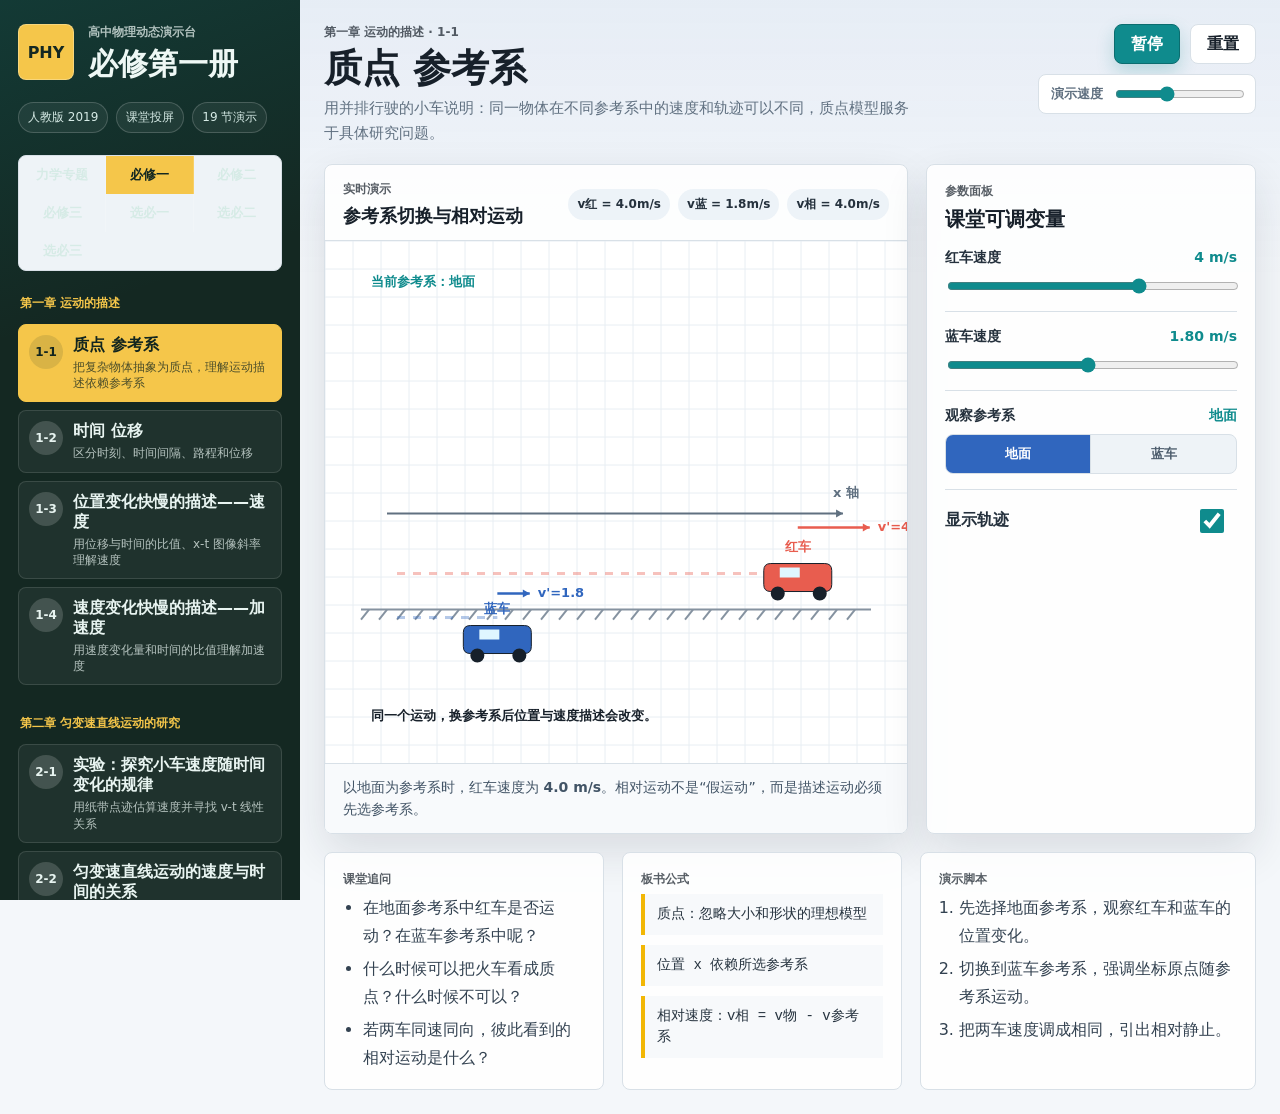
==== mechanical-waves-lab/index.html @ a80d5432 "Add physics demo platform with mechanics lab" ====
<!doctype html>
<html lang="zh-CN">
  <head>
    <meta charset="UTF-8" />
    <meta name="viewport" content="width=device-width, initial-scale=1.0" />
    <title>高中物理动态演示台 | 教材全六册 + 力学专题实验库</title>
    <link rel="stylesheet" href="./styles.css" />
  </head>
  <body>
    <div class="app-shell">
      <aside class="sidebar" aria-label="课程导航">
        <div class="brand-block">
          <div class="brand-mark">PHY</div>
          <div>
            <p class="eyebrow">高中物理动态演示台</p>
            <h1>必修第一册</h1>
          </div>
        </div>

        <div class="chapter-meta">
          <span>人教版 2019</span>
          <span>课堂投屏</span>
          <span>125 节 + 6 专题</span>
        </div>

        <nav id="lessonNav" class="lesson-nav"></nav>

        <div class="roadmap">
          <p class="eyebrow">产品蓝图</p>
          <p>
            当前版本覆盖必修第一册、必修第二册、必修第三册、选择性必修第一册、选择性必修第二册和选择性必修第三册，共 27 章 125 节，并新增力学专题实验库 6 个综合模型，按“教材册 + 章节目录 + 动态画布 + 参数面板 + 教师脚本”组织课堂演示。
          </p>
        </div>
      </aside>

      <main class="workspace">
        <header class="topbar">
          <div>
            <p id="lessonUnit" class="eyebrow"></p>
            <h2 id="lessonTitle"></h2>
            <p id="lessonSubtitle" class="subtitle"></p>
          </div>

          <div class="play-controls" aria-label="播放控制">
            <button id="playToggle" class="primary-button" type="button">暂停</button>
            <button id="resetTime" class="ghost-button" type="button">重置</button>
            <label class="speed-control">
              <span>演示速度</span>
              <input id="speedRange" type="range" min="0.25" max="2.2" value="1" step="0.05" />
            </label>
          </div>
        </header>

        <section class="stage-grid">
          <section class="stage-panel" aria-label="动态演示画布">
            <div class="stage-toolbar">
              <div>
                <p class="eyebrow">实时演示</p>
                <strong id="stageCaption"></strong>
              </div>
              <div id="quickStats" class="quick-stats"></div>
            </div>
            <canvas id="waveCanvas"></canvas>
            <div id="readout" class="readout" aria-live="polite"></div>
          </section>

          <aside class="control-panel" aria-label="演示参数">
            <div class="panel-heading">
              <p class="eyebrow">参数面板</p>
              <h3>课堂可调变量</h3>
            </div>
            <div id="controlGroups" class="control-groups"></div>
          </aside>
        </section>

        <section class="teacher-board" aria-label="教师提示">
          <article>
            <p class="eyebrow">课堂追问</p>
            <ul id="questionList"></ul>
          </article>
          <article>
            <p class="eyebrow">板书公式</p>
            <div id="formulaBox" class="formula-box"></div>
          </article>
          <article>
            <p class="eyebrow">演示脚本</p>
            <ol id="scriptList"></ol>
          </article>
        </section>
      </main>
    </div>

    <script src="./app-required1.js?v=20260615-mechanics-lab"></script>
  </body>
</html>
---- mechanical-waves-lab/styles.css ----
:root {
  color-scheme: light;
  --ink: #17202a;
  --muted: #607080;
  --paper: #fbfcfd;
  --panel: #ffffff;
  --line: #d8e0e7;
  --nav: #142822;
  --nav-soft: #1f3b34;
  --teal: #0f8b8d;
  --blue: #3066be;
  --coral: #e85d4f;
  --amber: #f2b705;
  --green: #4f9d69;
  --shadow: 0 18px 45px rgba(25, 35, 50, 0.12);
  --radius: 8px;
}

* {
  box-sizing: border-box;
}

html,
body {
  margin: 0;
  min-height: 100%;
  font-family:
    Inter, ui-sans-serif, system-ui, -apple-system, BlinkMacSystemFont, "Segoe UI",
    "PingFang SC", "Hiragino Sans GB", "Microsoft YaHei", sans-serif;
  color: var(--ink);
  background:
    linear-gradient(180deg, rgba(48, 102, 190, 0.07), transparent 280px),
    #f4f7fa;
}

button,
input,
select {
  font: inherit;
}

button {
  cursor: pointer;
}

.app-shell {
  display: grid;
  grid-template-columns: 300px minmax(0, 1fr);
  min-height: 100vh;
}

.sidebar {
  position: sticky;
  top: 0;
  align-self: start;
  height: 100vh;
  overflow: auto;
  padding: 24px 18px;
  color: #eef8f5;
  background:
    linear-gradient(160deg, rgba(15, 139, 141, 0.18), transparent 34%),
    var(--nav);
}

.brand-block {
  display: grid;
  grid-template-columns: 56px 1fr;
  gap: 14px;
  align-items: center;
  margin-bottom: 22px;
}

.brand-mark {
  display: grid;
  place-items: center;
  width: 56px;
  height: 56px;
  border: 1px solid rgba(255, 255, 255, 0.28);
  border-radius: var(--radius);
  color: #142822;
  background: #f5c64a;
  font-weight: 900;
  letter-spacing: 0;
}

.brand-block h1,
.topbar h2,
.panel-heading h3 {
  margin: 0;
  letter-spacing: 0;
}

.brand-block h1 {
  font-size: 30px;
  line-height: 1.1;
}

.eyebrow {
  margin: 0 0 6px;
  color: inherit;
  font-size: 12px;
  font-weight: 800;
  letter-spacing: 0;
  text-transform: uppercase;
  opacity: 0.72;
}

.chapter-meta {
  display: flex;
  flex-wrap: wrap;
  gap: 8px;
  margin-bottom: 22px;
}

.chapter-meta span {
  padding: 6px 9px;
  border: 1px solid rgba(255, 255, 255, 0.18);
  border-radius: 999px;
  color: #d6ebe6;
  background: rgba(255, 255, 255, 0.06);
  font-size: 12px;
  white-space: nowrap;
}

.lesson-nav {
  display: grid;
  gap: 8px;
}

.book-switcher {
  margin-bottom: 16px;
  border-color: rgba(255, 255, 255, 0.16);
  background: rgba(255, 255, 255, 0.06);
}

.book-switcher .segment-button {
  color: #d6ebe6;
  border-color: rgba(255, 255, 255, 0.16);
}

.book-switcher .segment-button.active {
  color: #132721;
  background: #f5c64a;
}

.chapter-label {
  margin: 14px 0 2px;
  padding: 8px 2px 2px;
  color: #f5c64a;
  font-size: 12px;
  font-weight: 900;
  letter-spacing: 0;
}

.chapter-label:first-child {
  margin-top: 0;
}

.lesson-button {
  display: grid;
  grid-template-columns: 34px 1fr;
  gap: 10px;
  width: 100%;
  min-height: 58px;
  padding: 10px;
  border: 1px solid rgba(255, 255, 255, 0.12);
  border-radius: var(--radius);
  color: #e8f4f1;
  text-align: left;
  background: rgba(255, 255, 255, 0.05);
}

.lesson-button:hover {
  border-color: rgba(245, 198, 74, 0.75);
  background: rgba(255, 255, 255, 0.09);
}

.lesson-button.active {
  color: #12251f;
  background: #f5c64a;
  border-color: #f5c64a;
}

.lesson-index {
  display: grid;
  place-items: center;
  width: 34px;
  height: 34px;
  border-radius: 50%;
  color: inherit;
  background: rgba(255, 255, 255, 0.16);
  font-weight: 900;
  font-size: 12px;
}

.lesson-button.active .lesson-index {
  background: rgba(20, 40, 34, 0.12);
}

.lesson-name {
  display: block;
  font-weight: 800;
  line-height: 1.25;
}

.lesson-focus {
  display: block;
  margin-top: 4px;
  color: inherit;
  font-size: 12px;
  line-height: 1.35;
  opacity: 0.74;
}

.roadmap {
  margin-top: 22px;
  padding: 14px;
  border: 1px solid rgba(255, 255, 255, 0.14);
  border-radius: var(--radius);
  background: rgba(255, 255, 255, 0.05);
}

.roadmap p:last-child {
  margin: 0;
  color: #d2e5e1;
  font-size: 13px;
  line-height: 1.7;
}

.workspace {
  min-width: 0;
  padding: 24px;
}

.topbar {
  display: flex;
  align-items: flex-start;
  justify-content: space-between;
  gap: 18px;
  margin-bottom: 18px;
}

.topbar h2 {
  font-size: clamp(24px, 3vw, 42px);
  line-height: 1.08;
}

.subtitle {
  max-width: 780px;
  margin: 8px 0 0;
  color: var(--muted);
  font-size: 15px;
  line-height: 1.65;
}

.play-controls {
  display: flex;
  align-items: center;
  gap: 10px;
  flex-wrap: wrap;
  justify-content: flex-end;
}

.primary-button,
.ghost-button {
  min-height: 40px;
  padding: 0 16px;
  border-radius: var(--radius);
  font-weight: 800;
}

.primary-button {
  border: 1px solid #0b6d6f;
  color: white;
  background: var(--teal);
  box-shadow: 0 8px 18px rgba(15, 139, 141, 0.24);
}

.ghost-button {
  border: 1px solid var(--line);
  color: var(--ink);
  background: var(--panel);
}

.speed-control {
  display: grid;
  grid-template-columns: auto 130px;
  align-items: center;
  gap: 10px;
  min-height: 40px;
  padding: 0 12px;
  border: 1px solid var(--line);
  border-radius: var(--radius);
  color: var(--muted);
  background: var(--panel);
  font-size: 13px;
  font-weight: 800;
}

.speed-control input {
  width: 130px;
}

.stage-grid {
  display: grid;
  grid-template-columns: minmax(0, 1fr) 330px;
  gap: 18px;
  align-items: stretch;
}

.stage-panel,
.control-panel,
.teacher-board article {
  border: 1px solid var(--line);
  border-radius: var(--radius);
  background: rgba(255, 255, 255, 0.88);
  box-shadow: var(--shadow);
}

.stage-panel {
  display: grid;
  grid-template-rows: auto minmax(360px, 58vh) auto;
  overflow: hidden;
}

.stage-toolbar {
  display: flex;
  justify-content: space-between;
  gap: 16px;
  align-items: center;
  padding: 16px 18px 12px;
  border-bottom: 1px solid var(--line);
}

.stage-toolbar strong {
  font-size: 18px;
}

.quick-stats {
  display: flex;
  flex-wrap: wrap;
  justify-content: flex-end;
  gap: 8px;
}

.quick-stats span {
  padding: 7px 9px;
  border-radius: 999px;
  color: #25313d;
  background: #edf3f8;
  font-size: 12px;
  font-weight: 800;
  white-space: nowrap;
}

#waveCanvas {
  display: block;
  width: 100%;
  height: 100%;
  min-height: 360px;
  background: #ffffff;
}

.readout {
  min-height: 52px;
  padding: 13px 18px;
  border-top: 1px solid var(--line);
  color: #425466;
  background: #f8fafc;
  font-size: 14px;
  line-height: 1.55;
}

.control-panel {
  padding: 18px;
  min-width: 0;
}

.panel-heading {
  margin-bottom: 16px;
}

.panel-heading h3 {
  font-size: 20px;
}

.control-groups {
  display: grid;
  gap: 16px;
}

.control-item {
  display: grid;
  gap: 9px;
  padding-bottom: 15px;
  border-bottom: 1px solid var(--line);
}

.control-item:last-child {
  border-bottom: 0;
  padding-bottom: 0;
}

.control-label {
  display: flex;
  align-items: baseline;
  justify-content: space-between;
  gap: 12px;
  color: #25313d;
  font-size: 14px;
  font-weight: 850;
}

.control-output {
  color: var(--teal);
  font-variant-numeric: tabular-nums;
  white-space: nowrap;
}

input[type="range"] {
  width: 100%;
  accent-color: var(--teal);
}

input[type="range"]:disabled {
  opacity: 0.45;
}

.hint-text {
  margin: 0;
  color: var(--muted);
  font-size: 12px;
  line-height: 1.55;
}

.segmented {
  display: grid;
  grid-template-columns: repeat(auto-fit, minmax(86px, 1fr));
  border: 1px solid var(--line);
  border-radius: var(--radius);
  overflow: hidden;
  background: #eef3f7;
}

.segment-button {
  min-height: 38px;
  border: 0;
  border-right: 1px solid var(--line);
  color: #4d5d6d;
  background: transparent;
  font-size: 13px;
  font-weight: 850;
}

.segment-button:last-child {
  border-right: 0;
}

.segment-button.active {
  color: #ffffff;
  background: var(--blue);
}

.toggle-row {
  display: grid;
  grid-template-columns: 1fr auto;
  gap: 12px;
  align-items: center;
  color: #25313d;
  font-weight: 850;
}

.toggle-row input {
  width: 44px;
  height: 24px;
  accent-color: var(--teal);
}

.teacher-board {
  display: grid;
  grid-template-columns: 1fr 1fr 1.2fr;
  gap: 18px;
  margin-top: 18px;
}

.teacher-board article {
  padding: 18px;
  box-shadow: none;
}

.teacher-board ul,
.teacher-board ol {
  margin: 0;
  padding-left: 20px;
  color: #334251;
  line-height: 1.72;
}

.teacher-board li + li {
  margin-top: 6px;
}

.formula-box {
  display: grid;
  gap: 10px;
}

.formula-line {
  padding: 10px 12px;
  border-left: 4px solid var(--amber);
  color: #26333f;
  background: #f7f9fb;
  font-family: "SFMono-Regular", Consolas, "Liberation Mono", monospace;
  font-size: 14px;
  line-height: 1.5;
  overflow-wrap: anywhere;
}

@media (max-width: 1180px) {
  .app-shell {
    grid-template-columns: 260px minmax(0, 1fr);
  }

  .stage-grid,
  .teacher-board {
    grid-template-columns: 1fr;
  }

  .stage-panel {
    grid-template-rows: auto minmax(330px, 52vh) auto;
  }
}

@media (max-width: 860px) {
  .app-shell {
    display: block;
  }

  .sidebar {
    position: static;
    height: auto;
  }

  .lesson-nav {
    grid-template-columns: repeat(auto-fit, minmax(210px, 1fr));
  }

  .workspace {
    padding: 18px;
  }

  .topbar {
    display: grid;
  }

  .play-controls {
    justify-content: flex-start;
  }

  .speed-control {
    grid-template-columns: 1fr;
    padding: 10px 12px;
  }

  .speed-control input {
    width: 100%;
  }

  .stage-toolbar {
    display: grid;
  }

  .quick-stats {
    justify-content: flex-start;
  }
}

@media (max-width: 560px) {
  .brand-block {
    grid-template-columns: 1fr;
  }

  .stage-panel {
    grid-template-rows: auto minmax(300px, 54vh) auto;
  }

  .play-controls {
    display: grid;
    grid-template-columns: 1fr 1fr;
    width: 100%;
  }

  .speed-control {
    grid-column: 1 / -1;
  }
}
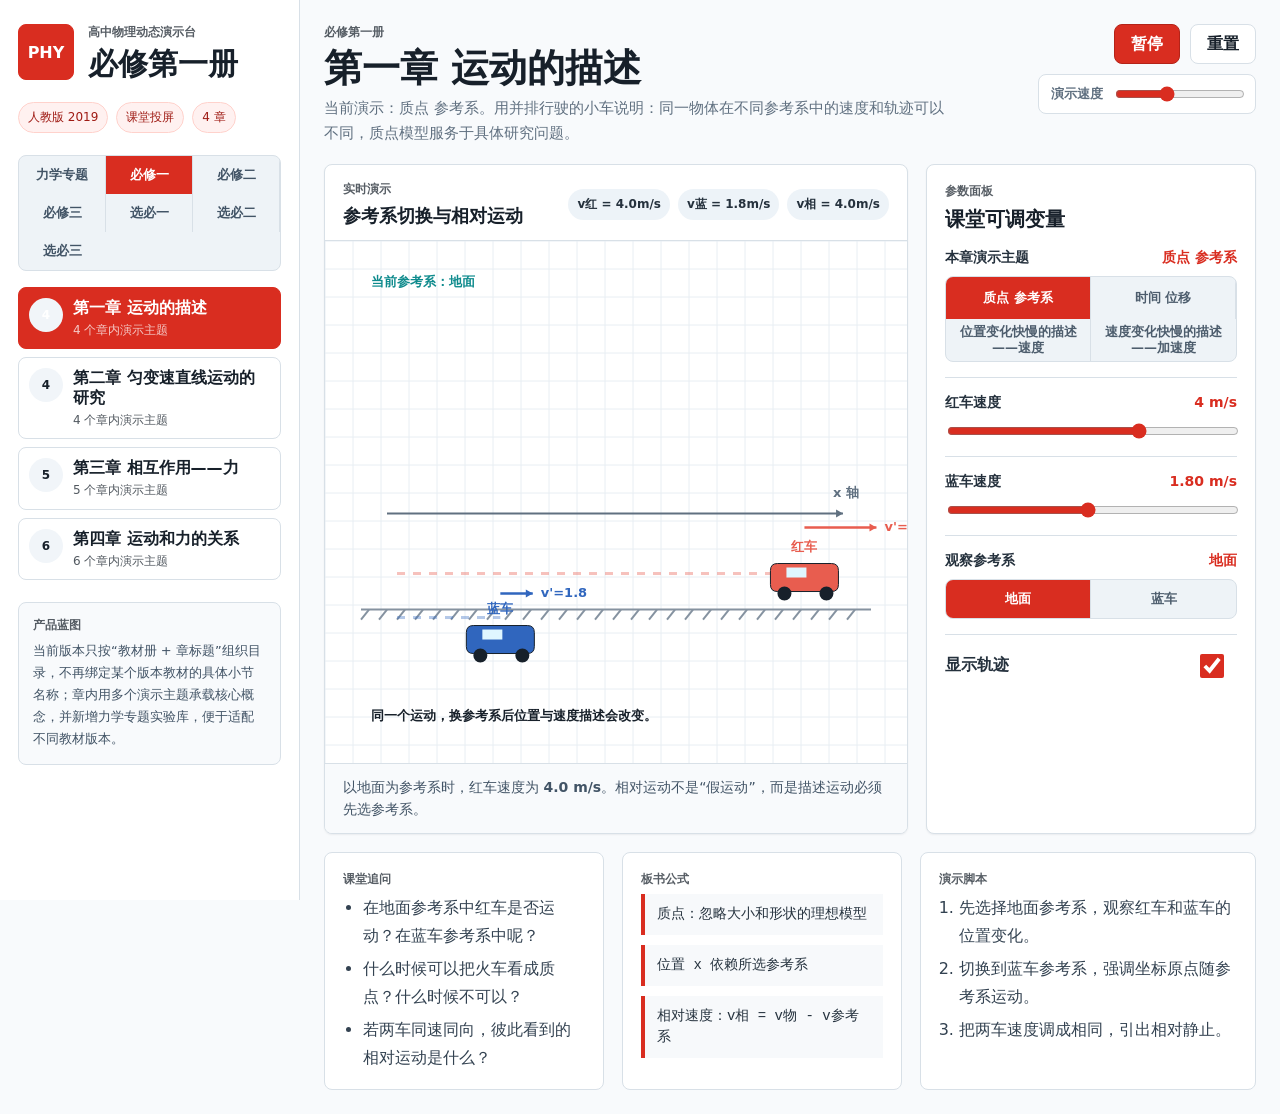
==== commit 84790c1e: "Refactor navigation and expand mechanics models" ====
--- a/mechanical-waves-lab/index.html
+++ b/mechanical-waves-lab/index.html
@@ -4,7 +4,7 @@
     <meta charset="UTF-8" />
     <meta name="viewport" content="width=device-width, initial-scale=1.0" />
     <title>高中物理动态演示台 | 教材全六册 + 力学专题实验库</title>
-    <link rel="stylesheet" href="./styles.css" />
+    <link rel="stylesheet" href="./styles.css?v=20260615-red-flat" />
   </head>
   <body>
     <div class="app-shell">
@@ -20,7 +20,7 @@
         <div class="chapter-meta">
           <span>人教版 2019</span>
           <span>课堂投屏</span>
-          <span>125 节 + 6 专题</span>
+          <span>27 章 + 专题库</span>
         </div>
 
         <nav id="lessonNav" class="lesson-nav"></nav>
@@ -28,7 +28,7 @@
         <div class="roadmap">
           <p class="eyebrow">产品蓝图</p>
           <p>
-            当前版本覆盖必修第一册、必修第二册、必修第三册、选择性必修第一册、选择性必修第二册和选择性必修第三册，共 27 章 125 节，并新增力学专题实验库 6 个综合模型，按“教材册 + 章节目录 + 动态画布 + 参数面板 + 教师脚本”组织课堂演示。
+            当前版本只按“教材册 + 章标题”组织目录，不再绑定某个版本教材的具体小节名称；章内用多个演示主题承载核心概念，并新增力学专题实验库，便于适配不同教材版本。
           </p>
         </div>
       </aside>
--- a/mechanical-waves-lab/styles.css
+++ b/mechanical-waves-lab/styles.css
@@ -5,14 +5,16 @@
   --paper: #fbfcfd;
   --panel: #ffffff;
   --line: #d8e0e7;
-  --nav: #142822;
-  --nav-soft: #1f3b34;
-  --teal: #0f8b8d;
-  --blue: #3066be;
+  --nav: #ffffff;
+  --nav-soft: #f8fafc;
+  --teal: #d92d20;
+  --blue: #d92d20;
   --coral: #e85d4f;
-  --amber: #f2b705;
+  --amber: #d92d20;
   --green: #4f9d69;
-  --shadow: 0 18px 45px rgba(25, 35, 50, 0.12);
+  --red-soft: #fff1f0;
+  --red-line: #ffd2cc;
+  --shadow: 0 1px 2px rgba(15, 23, 42, 0.06);
   --radius: 8px;
 }
 
@@ -28,9 +30,7 @@
     Inter, ui-sans-serif, system-ui, -apple-system, BlinkMacSystemFont, "Segoe UI",
     "PingFang SC", "Hiragino Sans GB", "Microsoft YaHei", sans-serif;
   color: var(--ink);
-  background:
-    linear-gradient(180deg, rgba(48, 102, 190, 0.07), transparent 280px),
-    #f4f7fa;
+  background: #f8fafc;
 }
 
 button,
@@ -56,10 +56,9 @@
   height: 100vh;
   overflow: auto;
   padding: 24px 18px;
-  color: #eef8f5;
-  background:
-    linear-gradient(160deg, rgba(15, 139, 141, 0.18), transparent 34%),
-    var(--nav);
+  color: var(--ink);
+  background: var(--nav);
+  border-right: 1px solid var(--line);
 }
 
 .brand-block {
@@ -75,10 +74,10 @@
   place-items: center;
   width: 56px;
   height: 56px;
-  border: 1px solid rgba(255, 255, 255, 0.28);
+  border: 1px solid var(--teal);
   border-radius: var(--radius);
-  color: #142822;
-  background: #f5c64a;
+  color: #ffffff;
+  background: var(--teal);
   font-weight: 900;
   letter-spacing: 0;
 }
@@ -114,10 +113,10 @@
 
 .chapter-meta span {
   padding: 6px 9px;
-  border: 1px solid rgba(255, 255, 255, 0.18);
+  border: 1px solid var(--red-line);
   border-radius: 999px;
-  color: #d6ebe6;
-  background: rgba(255, 255, 255, 0.06);
+  color: #9f1b14;
+  background: var(--red-soft);
   font-size: 12px;
   white-space: nowrap;
 }
@@ -129,24 +128,24 @@
 
 .book-switcher {
   margin-bottom: 16px;
-  border-color: rgba(255, 255, 255, 0.16);
-  background: rgba(255, 255, 255, 0.06);
+  border-color: var(--line);
+  background: #f1f5f9;
 }
 
 .book-switcher .segment-button {
-  color: #d6ebe6;
-  border-color: rgba(255, 255, 255, 0.16);
+  color: #425466;
+  border-color: var(--line);
 }
 
 .book-switcher .segment-button.active {
-  color: #132721;
-  background: #f5c64a;
+  color: #ffffff;
+  background: var(--teal);
 }
 
 .chapter-label {
   margin: 14px 0 2px;
   padding: 8px 2px 2px;
-  color: #f5c64a;
+  color: var(--teal);
   font-size: 12px;
   font-weight: 900;
   letter-spacing: 0;
@@ -163,22 +162,22 @@
   width: 100%;
   min-height: 58px;
   padding: 10px;
-  border: 1px solid rgba(255, 255, 255, 0.12);
+  border: 1px solid var(--line);
   border-radius: var(--radius);
-  color: #e8f4f1;
+  color: var(--ink);
   text-align: left;
-  background: rgba(255, 255, 255, 0.05);
+  background: #ffffff;
 }
 
 .lesson-button:hover {
-  border-color: rgba(245, 198, 74, 0.75);
-  background: rgba(255, 255, 255, 0.09);
+  border-color: var(--red-line);
+  background: var(--red-soft);
 }
 
 .lesson-button.active {
-  color: #12251f;
-  background: #f5c64a;
-  border-color: #f5c64a;
+  color: #ffffff;
+  background: var(--teal);
+  border-color: var(--teal);
 }
 
 .lesson-index {
@@ -188,13 +187,14 @@
   height: 34px;
   border-radius: 50%;
   color: inherit;
-  background: rgba(255, 255, 255, 0.16);
+  background: #f1f5f9;
   font-weight: 900;
   font-size: 12px;
 }
 
 .lesson-button.active .lesson-index {
-  background: rgba(20, 40, 34, 0.12);
+  color: #ffffff;
+  background: #f1f5f9;
 }
 
 .lesson-name {
@@ -215,14 +215,14 @@
 .roadmap {
   margin-top: 22px;
   padding: 14px;
-  border: 1px solid rgba(255, 255, 255, 0.14);
+  border: 1px solid var(--line);
   border-radius: var(--radius);
-  background: rgba(255, 255, 255, 0.05);
+  background: #f8fafc;
 }
 
 .roadmap p:last-child {
   margin: 0;
-  color: #d2e5e1;
+  color: #425466;
   font-size: 13px;
   line-height: 1.7;
 }
@@ -270,10 +270,10 @@
 }
 
 .primary-button {
-  border: 1px solid #0b6d6f;
+  border: 1px solid #b42318;
   color: white;
   background: var(--teal);
-  box-shadow: 0 8px 18px rgba(15, 139, 141, 0.24);
+  box-shadow: none;
 }
 
 .ghost-button {
@@ -313,7 +313,7 @@
 .teacher-board article {
   border: 1px solid var(--line);
   border-radius: var(--radius);
-  background: rgba(255, 255, 255, 0.88);
+  background: #ffffff;
   box-shadow: var(--shadow);
 }
 
@@ -459,6 +459,16 @@
 .segment-button.active {
   color: #ffffff;
   background: var(--blue);
+}
+
+.chapter-topic-grid {
+  grid-template-columns: repeat(auto-fit, minmax(118px, 1fr));
+}
+
+.chapter-topic-grid .segment-button {
+  min-height: 42px;
+  line-height: 1.25;
+  white-space: normal;
 }
 
 .toggle-row {
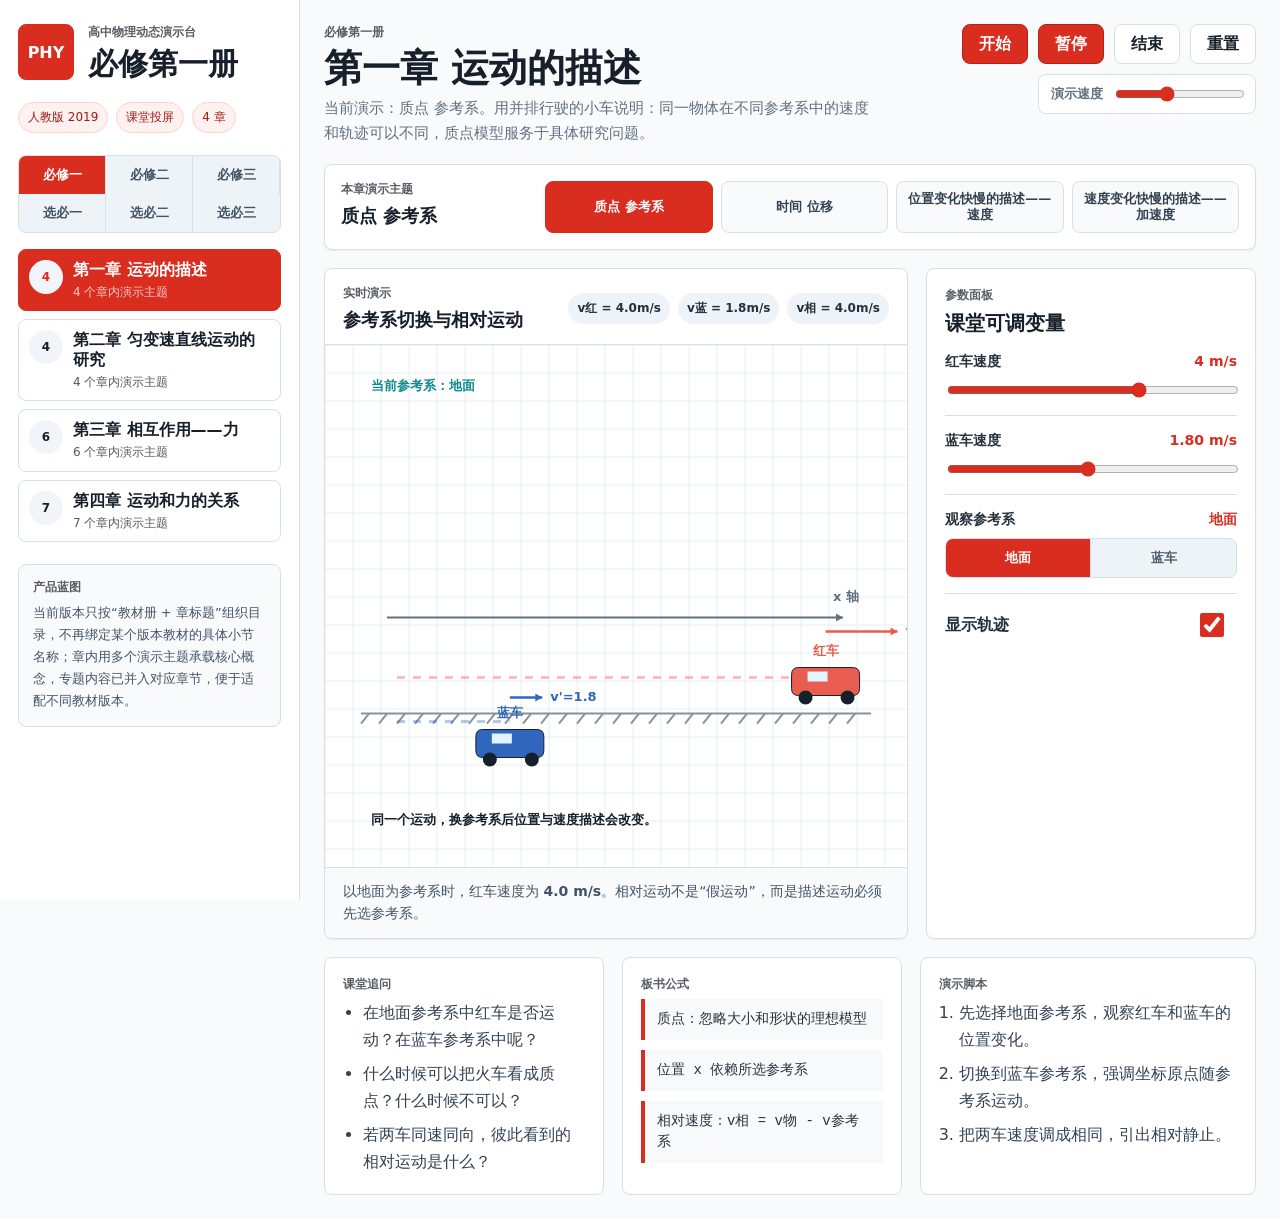
==== commit 635fa1e3: "Integrate mechanics topics into chapters" ====
--- a/mechanical-waves-lab/index.html
+++ b/mechanical-waves-lab/index.html
@@ -3,8 +3,8 @@
   <head>
     <meta charset="UTF-8" />
     <meta name="viewport" content="width=device-width, initial-scale=1.0" />
-    <title>高中物理动态演示台 | 教材全六册 + 力学专题实验库</title>
-    <link rel="stylesheet" href="./styles.css?v=20260615-red-flat" />
+    <title>高中物理动态演示台 | 教材全六册 + 章节专题演示</title>
+    <link rel="stylesheet" href="./styles.css?v=20260615-topic-rail" />
   </head>
   <body>
     <div class="app-shell">
@@ -20,7 +20,7 @@
         <div class="chapter-meta">
           <span>人教版 2019</span>
           <span>课堂投屏</span>
-          <span>27 章 + 专题库</span>
+          <span>27 章 + 专题演示</span>
         </div>
 
         <nav id="lessonNav" class="lesson-nav"></nav>
@@ -28,7 +28,7 @@
         <div class="roadmap">
           <p class="eyebrow">产品蓝图</p>
           <p>
-            当前版本只按“教材册 + 章标题”组织目录，不再绑定某个版本教材的具体小节名称；章内用多个演示主题承载核心概念，并新增力学专题实验库，便于适配不同教材版本。
+            当前版本只按“教材册 + 章标题”组织目录，不再绑定某个版本教材的具体小节名称；章内用多个演示主题承载核心概念，专题内容已并入对应章节，便于适配不同教材版本。
           </p>
         </div>
       </aside>
@@ -42,7 +42,9 @@
           </div>
 
           <div class="play-controls" aria-label="播放控制">
+            <button id="startDemo" class="primary-button" type="button">开始</button>
             <button id="playToggle" class="primary-button" type="button">暂停</button>
+            <button id="endDemo" class="ghost-button" type="button">结束</button>
             <button id="resetTime" class="ghost-button" type="button">重置</button>
             <label class="speed-control">
               <span>演示速度</span>
@@ -50,6 +52,8 @@
             </label>
           </div>
         </header>
+
+        <section id="topicRail" class="topic-rail" aria-label="本章演示主题"></section>
 
         <section class="stage-grid">
           <section class="stage-panel" aria-label="动态演示画布">
@@ -90,6 +94,6 @@
       </main>
     </div>
 
-    <script src="./app-required1.js?v=20260615-mechanics-lab"></script>
+    <script src="./app-required1.js?v=20260615-integrated-topics"></script>
   </body>
 </html>
--- a/mechanical-waves-lab/styles.css
+++ b/mechanical-waves-lab/styles.css
@@ -193,7 +193,7 @@
 }
 
 .lesson-button.active .lesson-index {
-  color: #ffffff;
+  color: var(--teal);
   background: #f1f5f9;
 }
 
@@ -259,6 +259,57 @@
   gap: 10px;
   flex-wrap: wrap;
   justify-content: flex-end;
+}
+
+.topic-rail {
+  display: grid;
+  grid-template-columns: 190px minmax(0, 1fr);
+  gap: 14px;
+  align-items: start;
+  margin-bottom: 18px;
+  padding: 16px;
+  border: 1px solid var(--line);
+  border-radius: var(--radius);
+  background: #ffffff;
+  box-shadow: var(--shadow);
+}
+
+.topic-rail-heading strong {
+  display: block;
+  color: var(--ink);
+  font-size: 18px;
+  line-height: 1.35;
+}
+
+.topic-list {
+  display: grid;
+  grid-template-columns: repeat(auto-fit, minmax(138px, 1fr));
+  gap: 8px;
+}
+
+.topic-pill {
+  min-height: 42px;
+  padding: 9px 11px;
+  border: 1px solid var(--line);
+  border-radius: var(--radius);
+  color: #334251;
+  background: #f8fafc;
+  font-size: 13px;
+  font-weight: 850;
+  line-height: 1.25;
+  text-align: center;
+}
+
+.topic-pill:hover {
+  border-color: var(--red-line);
+  color: #9f1b14;
+  background: var(--red-soft);
+}
+
+.topic-pill.active {
+  border-color: var(--teal);
+  color: #ffffff;
+  background: var(--teal);
 }
 
 .primary-button,
@@ -359,6 +410,8 @@
   height: 100%;
   min-height: 360px;
   background: #ffffff;
+  cursor: crosshair;
+  touch-action: none;
 }
 
 .readout {
@@ -567,6 +620,10 @@
     justify-content: flex-start;
   }
 
+  .topic-rail {
+    grid-template-columns: 1fr;
+  }
+
   .speed-control {
     grid-template-columns: 1fr;
     padding: 10px 12px;
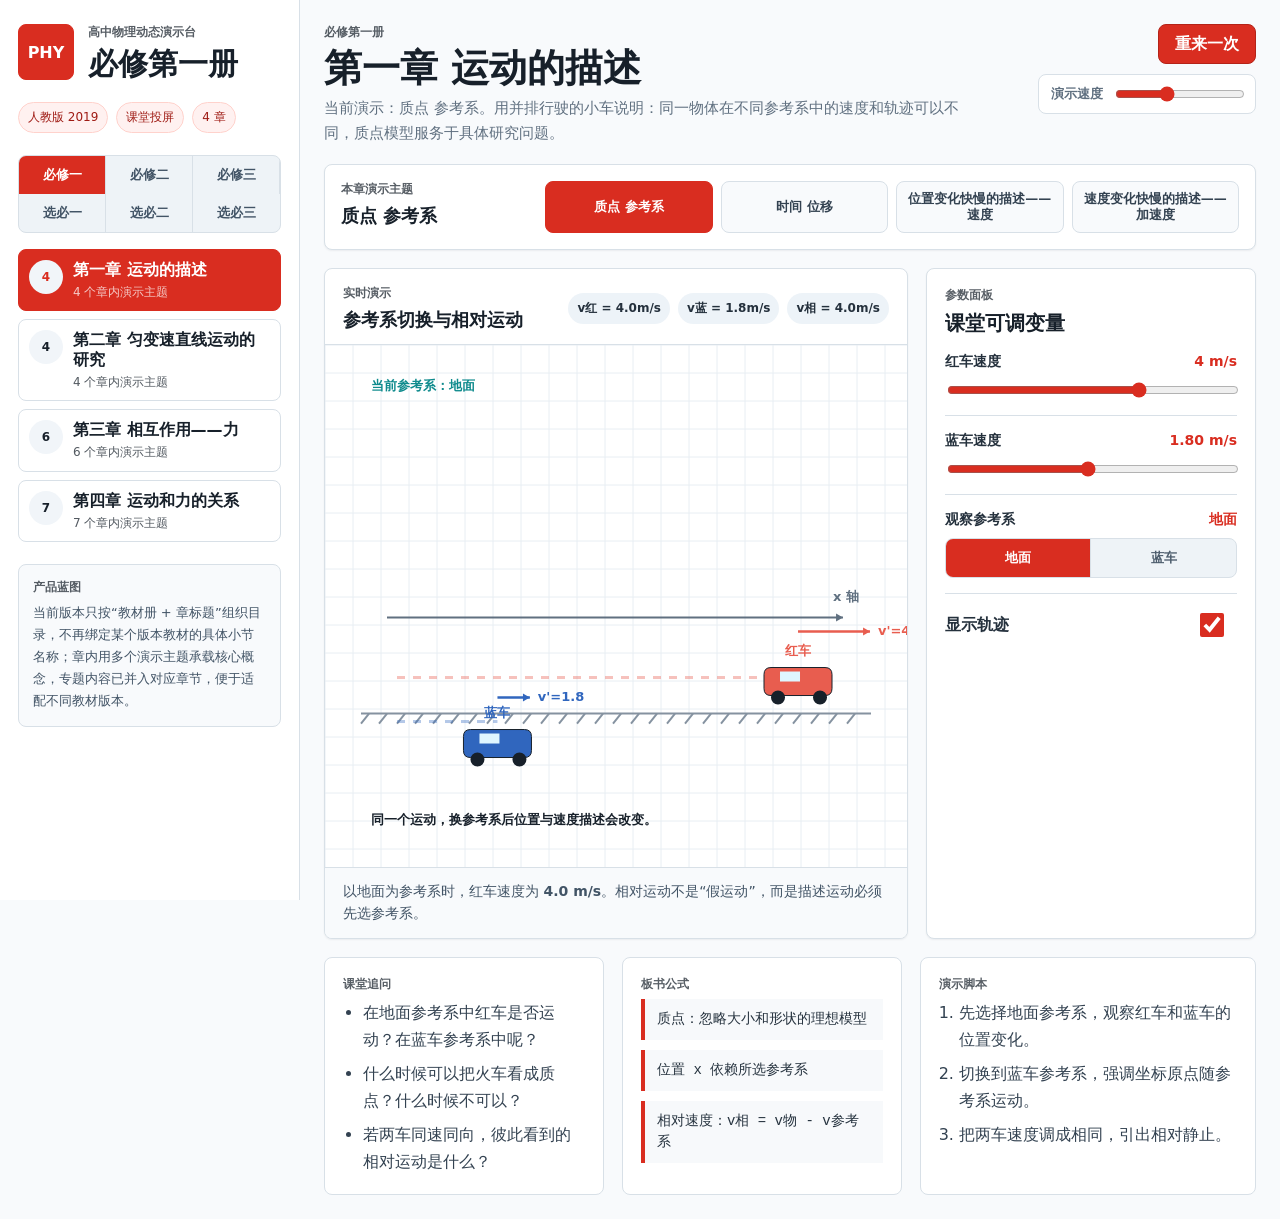
==== commit 432ed685: "Refine physics playback and motion demos" ====
--- a/mechanical-waves-lab/index.html
+++ b/mechanical-waves-lab/index.html
@@ -4,7 +4,7 @@
     <meta charset="UTF-8" />
     <meta name="viewport" content="width=device-width, initial-scale=1.0" />
     <title>高中物理动态演示台 | 教材全六册 + 章节专题演示</title>
-    <link rel="stylesheet" href="./styles.css?v=20260615-topic-rail" />
+    <link rel="stylesheet" href="./styles.css?v=20260615-physics-qa" />
   </head>
   <body>
     <div class="app-shell">
@@ -42,10 +42,7 @@
           </div>
 
           <div class="play-controls" aria-label="播放控制">
-            <button id="startDemo" class="primary-button" type="button">开始</button>
-            <button id="playToggle" class="primary-button" type="button">暂停</button>
-            <button id="endDemo" class="ghost-button" type="button">结束</button>
-            <button id="resetTime" class="ghost-button" type="button">重置</button>
+            <button id="restartDemo" class="primary-button" type="button">重来一次</button>
             <label class="speed-control">
               <span>演示速度</span>
               <input id="speedRange" type="range" min="0.25" max="2.2" value="1" step="0.05" />
@@ -94,6 +91,6 @@
       </main>
     </div>
 
-    <script src="./app-required1.js?v=20260615-integrated-topics"></script>
+    <script src="./app-required1.js?v=20260615-physics-qa"></script>
   </body>
 </html>
--- a/mechanical-waves-lab/styles.css
+++ b/mechanical-waves-lab/styles.css
@@ -261,6 +261,11 @@
   justify-content: flex-end;
 }
 
+.play-controls[hidden],
+.speed-control[hidden] {
+  display: none;
+}
+
 .topic-rail {
   display: grid;
   grid-template-columns: 190px minmax(0, 1fr);
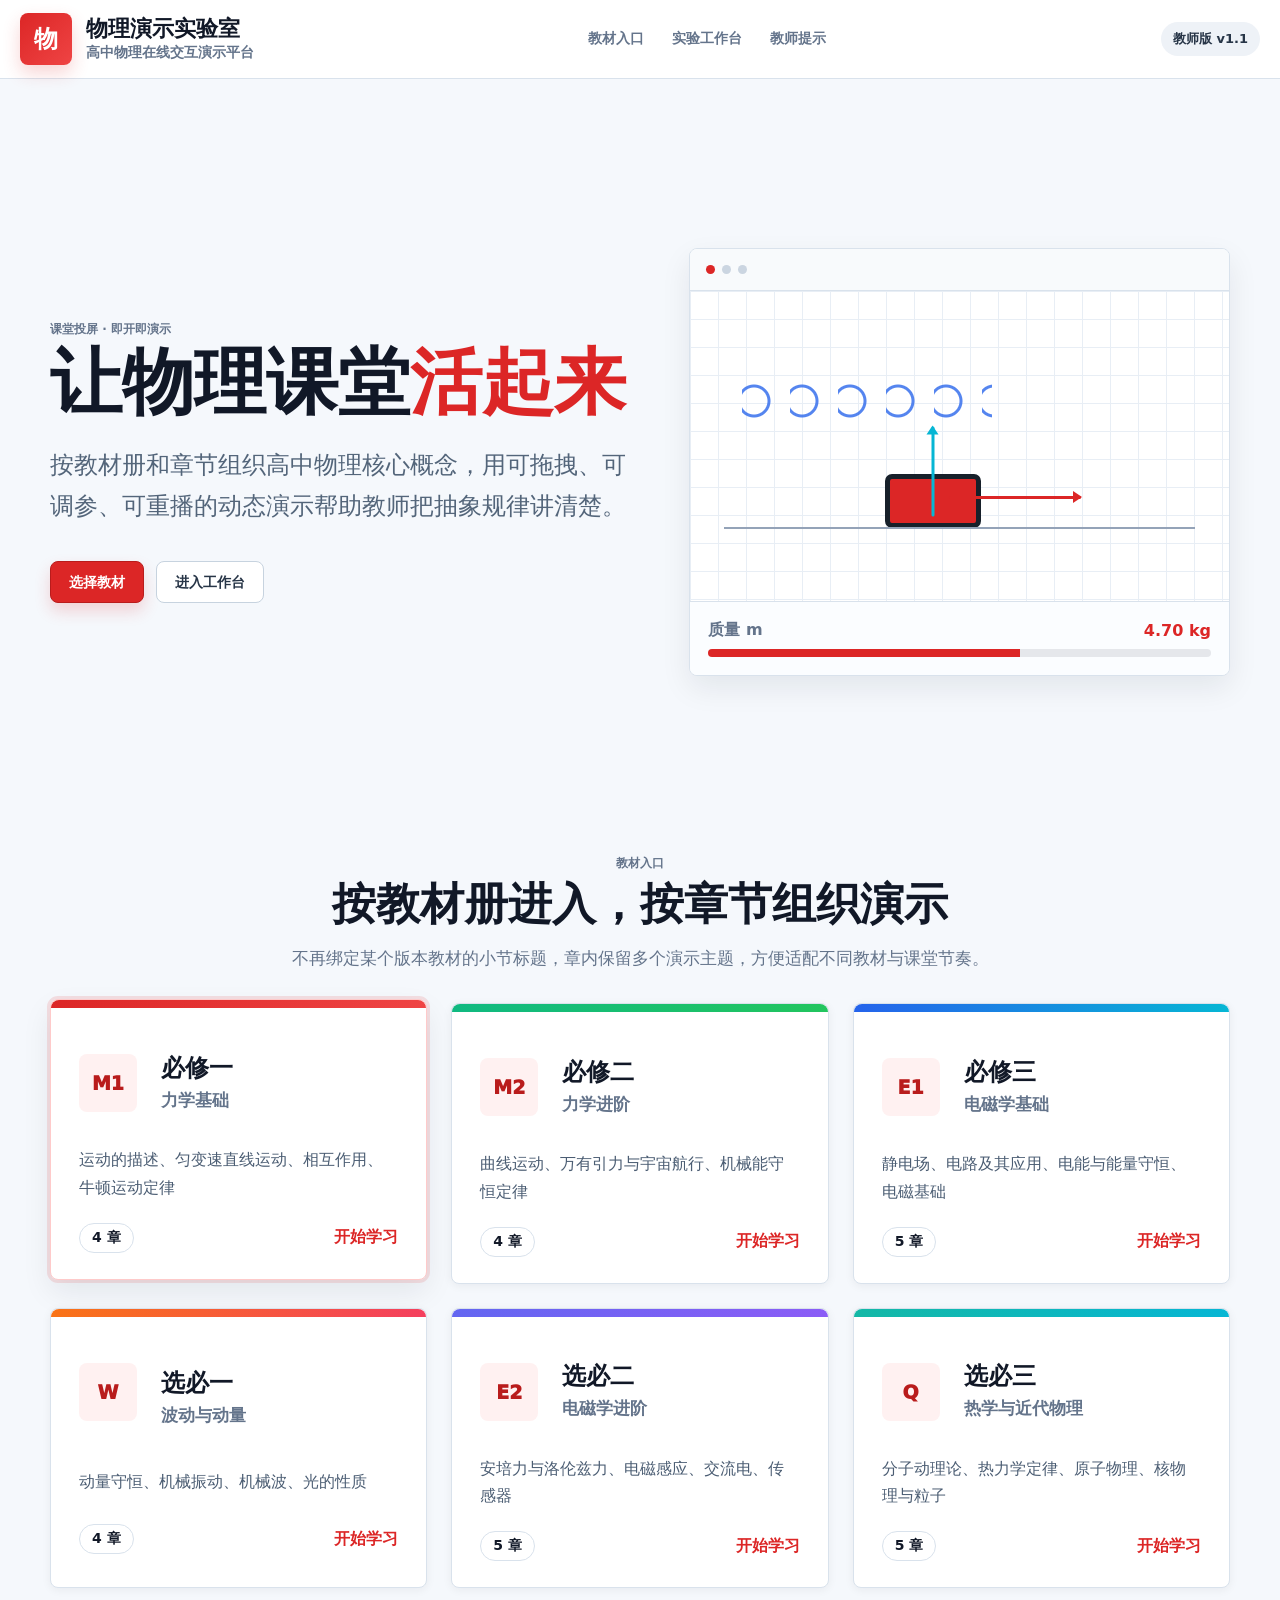
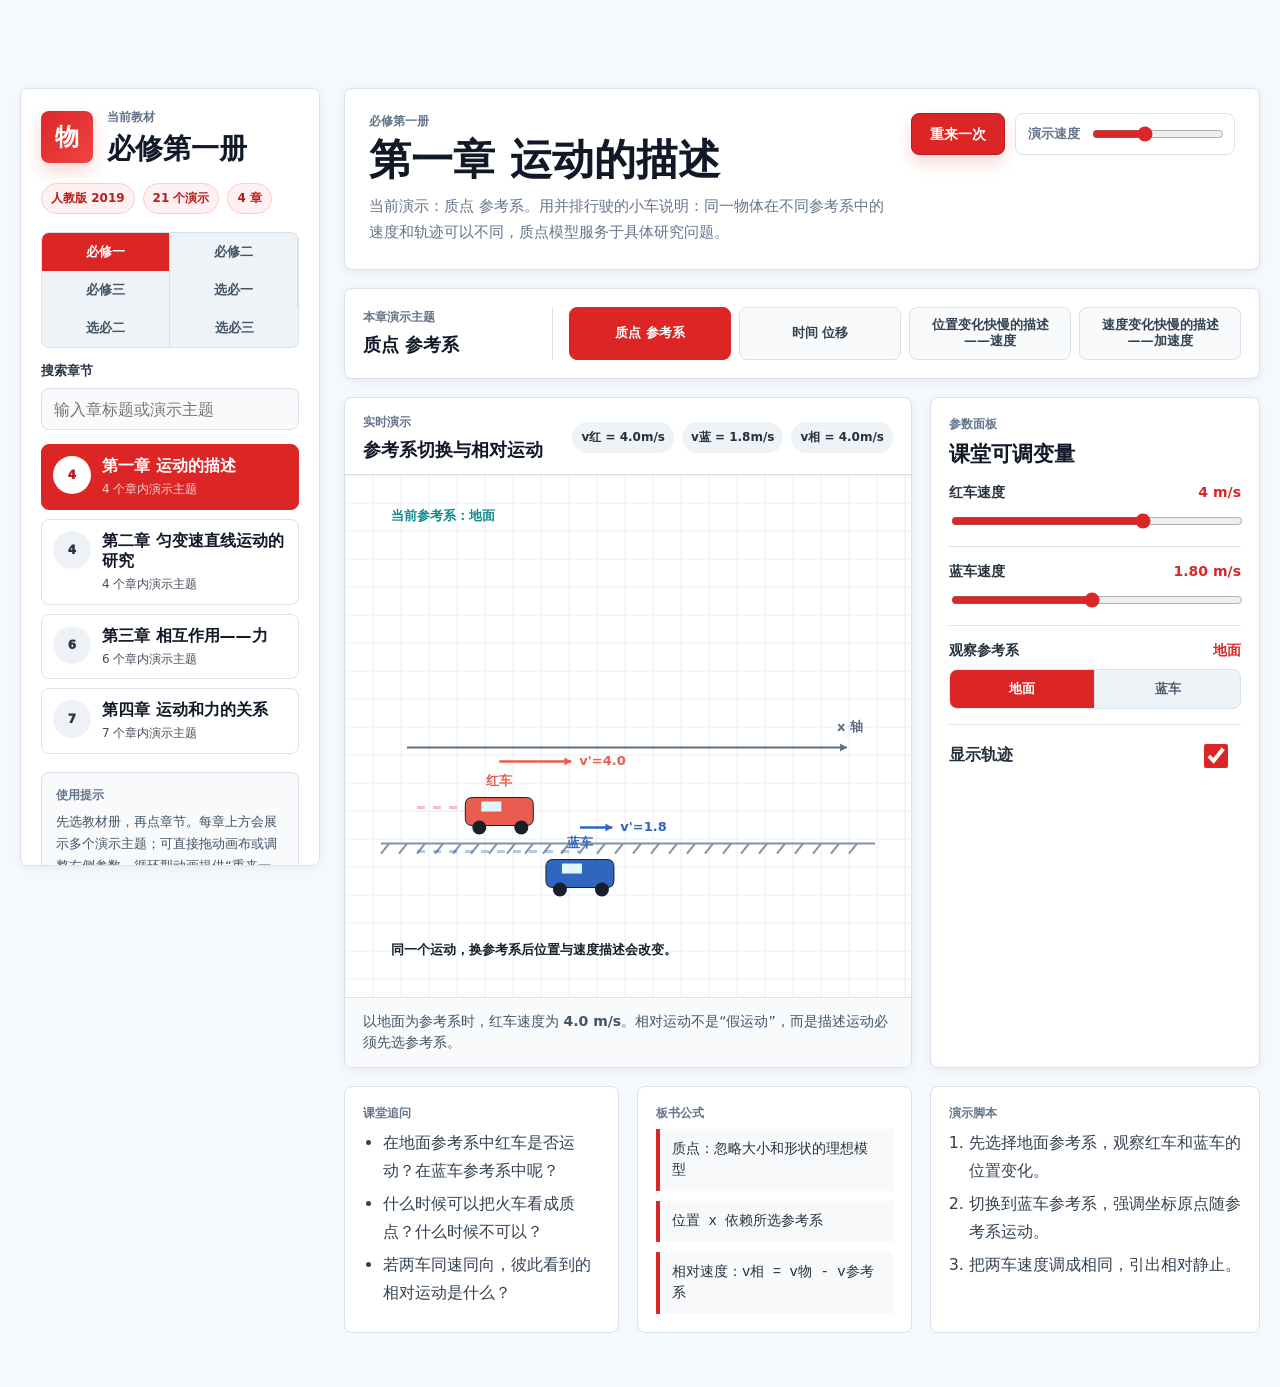
==== commit de5d45ed: "Redesign physics lab interface" ====
--- a/mechanical-waves-lab/index.html
+++ b/mechanical-waves-lab/index.html
@@ -3,94 +3,219 @@
   <head>
     <meta charset="UTF-8" />
     <meta name="viewport" content="width=device-width, initial-scale=1.0" />
-    <title>高中物理动态演示台 | 教材全六册 + 章节专题演示</title>
-    <link rel="stylesheet" href="./styles.css?v=20260615-physics-qa" />
+    <title>物理演示实验室 | 高中物理在线交互演示平台</title>
+    <link rel="stylesheet" href="./styles.css?v=20260615-modern-redesign" />
   </head>
   <body>
-    <div class="app-shell">
-      <aside class="sidebar" aria-label="课程导航">
-        <div class="brand-block">
-          <div class="brand-mark">PHY</div>
-          <div>
-            <p class="eyebrow">高中物理动态演示台</p>
-            <h1>必修第一册</h1>
-          </div>
-        </div>
-
-        <div class="chapter-meta">
-          <span>人教版 2019</span>
-          <span>课堂投屏</span>
-          <span>27 章 + 专题演示</span>
-        </div>
-
-        <nav id="lessonNav" class="lesson-nav"></nav>
-
-        <div class="roadmap">
-          <p class="eyebrow">产品蓝图</p>
+    <header class="site-header">
+      <div class="site-header-inner">
+        <a class="site-brand" href="#intro" aria-label="返回首页">
+          <span class="brand-mark">物</span>
+          <span>
+            <strong>物理演示实验室</strong>
+            <small>高中物理在线交互演示平台</small>
+          </span>
+        </a>
+        <nav class="site-nav" aria-label="页面导航">
+          <a href="#books">教材入口</a>
+          <a href="#lab">实验工作台</a>
+          <a href="#teacher-board">教师提示</a>
+        </nav>
+        <span class="version-chip">教师版 v1.1</span>
+      </div>
+    </header>
+
+    <main>
+      <section id="intro" class="hero-section">
+        <div class="hero-copy">
+          <p class="eyebrow">课堂投屏 · 即开即演示</p>
+          <h1>让物理课堂<span>活起来</span></h1>
           <p>
-            当前版本只按“教材册 + 章标题”组织目录，不再绑定某个版本教材的具体小节名称；章内用多个演示主题承载核心概念，专题内容已并入对应章节，便于适配不同教材版本。
+            按教材册和章节组织高中物理核心概念，用可拖拽、可调参、可重播的动态演示帮助教师把抽象规律讲清楚。
           </p>
-        </div>
-      </aside>
-
-      <main class="workspace">
-        <header class="topbar">
-          <div>
-            <p id="lessonUnit" class="eyebrow"></p>
-            <h2 id="lessonTitle"></h2>
-            <p id="lessonSubtitle" class="subtitle"></p>
-          </div>
-
-          <div class="play-controls" aria-label="播放控制">
-            <button id="restartDemo" class="primary-button" type="button">重来一次</button>
-            <label class="speed-control">
-              <span>演示速度</span>
-              <input id="speedRange" type="range" min="0.25" max="2.2" value="1" step="0.05" />
-            </label>
-          </div>
-        </header>
-
-        <section id="topicRail" class="topic-rail" aria-label="本章演示主题"></section>
-
-        <section class="stage-grid">
-          <section class="stage-panel" aria-label="动态演示画布">
-            <div class="stage-toolbar">
-              <div>
-                <p class="eyebrow">实时演示</p>
-                <strong id="stageCaption"></strong>
+          <div class="hero-actions">
+            <a class="primary-button" href="#books">选择教材</a>
+            <a class="ghost-button" href="#lab">进入工作台</a>
+          </div>
+        </div>
+
+        <div class="hero-preview" aria-hidden="true">
+          <div class="preview-toolbar">
+            <span></span>
+            <span></span>
+            <span></span>
+          </div>
+          <div class="preview-stage">
+            <div class="preview-grid"></div>
+            <div class="preview-block"></div>
+            <div class="preview-arrow preview-arrow-force"></div>
+            <div class="preview-arrow preview-arrow-normal"></div>
+            <div class="preview-wave"></div>
+          </div>
+          <div class="preview-panel">
+            <span>质量 m</span>
+            <strong>4.70 kg</strong>
+            <div></div>
+          </div>
+        </div>
+      </section>
+
+      <section id="books" class="book-section" aria-labelledby="booksTitle">
+        <div class="section-heading">
+          <p class="eyebrow">教材入口</p>
+          <h2 id="booksTitle">按教材册进入，按章节组织演示</h2>
+          <p>不再绑定某个版本教材的小节标题，章内保留多个演示主题，方便适配不同教材与课堂节奏。</p>
+        </div>
+
+        <div class="book-grid">
+          <button class="book-card" type="button" data-book-jump="required1">
+            <span class="book-stripe book-stripe-red"></span>
+            <span class="book-symbol">M1</span>
+            <span class="book-title">必修一</span>
+            <span class="book-subtitle">力学基础</span>
+            <span class="book-desc">运动的描述、匀变速直线运动、相互作用、牛顿运动定律</span>
+            <span class="book-footer"><strong>4 章</strong><em>开始学习</em></span>
+          </button>
+
+          <button class="book-card" type="button" data-book-jump="required2">
+            <span class="book-stripe book-stripe-green"></span>
+            <span class="book-symbol">M2</span>
+            <span class="book-title">必修二</span>
+            <span class="book-subtitle">力学进阶</span>
+            <span class="book-desc">曲线运动、万有引力与宇宙航行、机械能守恒定律</span>
+            <span class="book-footer"><strong>4 章</strong><em>开始学习</em></span>
+          </button>
+
+          <button class="book-card" type="button" data-book-jump="required3">
+            <span class="book-stripe book-stripe-blue"></span>
+            <span class="book-symbol">E1</span>
+            <span class="book-title">必修三</span>
+            <span class="book-subtitle">电磁学基础</span>
+            <span class="book-desc">静电场、电路及其应用、电能与能量守恒、电磁基础</span>
+            <span class="book-footer"><strong>5 章</strong><em>开始学习</em></span>
+          </button>
+
+          <button class="book-card" type="button" data-book-jump="selective1">
+            <span class="book-stripe book-stripe-orange"></span>
+            <span class="book-symbol">W</span>
+            <span class="book-title">选必一</span>
+            <span class="book-subtitle">波动与动量</span>
+            <span class="book-desc">动量守恒、机械振动、机械波、光的性质</span>
+            <span class="book-footer"><strong>4 章</strong><em>开始学习</em></span>
+          </button>
+
+          <button class="book-card" type="button" data-book-jump="selective2">
+            <span class="book-stripe book-stripe-purple"></span>
+            <span class="book-symbol">E2</span>
+            <span class="book-title">选必二</span>
+            <span class="book-subtitle">电磁学进阶</span>
+            <span class="book-desc">安培力与洛伦兹力、电磁感应、交流电、传感器</span>
+            <span class="book-footer"><strong>5 章</strong><em>开始学习</em></span>
+          </button>
+
+          <button class="book-card" type="button" data-book-jump="selective3">
+            <span class="book-stripe book-stripe-cyan"></span>
+            <span class="book-symbol">Q</span>
+            <span class="book-title">选必三</span>
+            <span class="book-subtitle">热学与近代物理</span>
+            <span class="book-desc">分子动理论、热力学定律、原子物理、核物理与粒子</span>
+            <span class="book-footer"><strong>5 章</strong><em>开始学习</em></span>
+          </button>
+        </div>
+      </section>
+
+      <section id="lab" class="app-shell" aria-label="实验工作台">
+        <aside class="sidebar" aria-label="课程导航">
+          <div class="brand-block">
+            <div class="brand-mark">物</div>
+            <div>
+              <p class="eyebrow">当前教材</p>
+              <h1>必修第一册</h1>
+            </div>
+          </div>
+
+          <div class="chapter-meta">
+            <span>人教版 2019</span>
+            <span>课堂投屏</span>
+            <span>27 章</span>
+          </div>
+
+          <div id="bookSwitcherMount" class="book-switcher-mount"></div>
+
+          <label class="chapter-search" for="chapterSearch">
+            <span>搜索章节</span>
+            <input id="chapterSearch" type="search" placeholder="输入章标题或演示主题" />
+          </label>
+
+          <nav id="lessonNav" class="lesson-nav"></nav>
+
+          <div class="roadmap">
+            <p class="eyebrow">使用提示</p>
+            <p>
+              先选教材册，再点章节。每章上方会展示多个演示主题；可直接拖动画布或调整右侧参数，循环型动画提供“重来一次”。
+            </p>
+          </div>
+        </aside>
+
+        <main class="workspace">
+          <header class="topbar">
+            <div>
+              <p id="lessonUnit" class="eyebrow"></p>
+              <h2 id="lessonTitle"></h2>
+              <p id="lessonSubtitle" class="subtitle"></p>
+            </div>
+
+            <div class="play-controls" aria-label="播放控制">
+              <button id="restartDemo" class="primary-button" type="button">重来一次</button>
+              <label class="speed-control">
+                <span>演示速度</span>
+                <input id="speedRange" type="range" min="0.25" max="2.2" value="1" step="0.05" />
+              </label>
+            </div>
+          </header>
+
+          <section id="topicRail" class="topic-rail" aria-label="本章演示主题"></section>
+
+          <section class="stage-grid">
+            <section class="stage-panel" aria-label="动态演示画布">
+              <div class="stage-toolbar">
+                <div>
+                  <p class="eyebrow">实时演示</p>
+                  <strong id="stageCaption"></strong>
+                </div>
+                <div id="quickStats" class="quick-stats"></div>
               </div>
-              <div id="quickStats" class="quick-stats"></div>
-            </div>
-            <canvas id="waveCanvas"></canvas>
-            <div id="readout" class="readout" aria-live="polite"></div>
+              <canvas id="waveCanvas"></canvas>
+              <div id="readout" class="readout" aria-live="polite"></div>
+            </section>
+
+            <aside class="control-panel" aria-label="演示参数">
+              <div class="panel-heading">
+                <p class="eyebrow">参数面板</p>
+                <h3>课堂可调变量</h3>
+              </div>
+              <div id="controlGroups" class="control-groups"></div>
+            </aside>
           </section>
 
-          <aside class="control-panel" aria-label="演示参数">
-            <div class="panel-heading">
-              <p class="eyebrow">参数面板</p>
-              <h3>课堂可调变量</h3>
-            </div>
-            <div id="controlGroups" class="control-groups"></div>
-          </aside>
-        </section>
-
-        <section class="teacher-board" aria-label="教师提示">
-          <article>
-            <p class="eyebrow">课堂追问</p>
-            <ul id="questionList"></ul>
-          </article>
-          <article>
-            <p class="eyebrow">板书公式</p>
-            <div id="formulaBox" class="formula-box"></div>
-          </article>
-          <article>
-            <p class="eyebrow">演示脚本</p>
-            <ol id="scriptList"></ol>
-          </article>
-        </section>
-      </main>
-    </div>
-
-    <script src="./app-required1.js?v=20260615-physics-qa"></script>
+          <section id="teacher-board" class="teacher-board" aria-label="教师提示">
+            <article>
+              <p class="eyebrow">课堂追问</p>
+              <ul id="questionList"></ul>
+            </article>
+            <article>
+              <p class="eyebrow">板书公式</p>
+              <div id="formulaBox" class="formula-box"></div>
+            </article>
+            <article>
+              <p class="eyebrow">演示脚本</p>
+              <ol id="scriptList"></ol>
+            </article>
+          </section>
+        </main>
+      </section>
+    </main>
+
+    <script src="./app-required1.js?v=20260615-modern-redesign"></script>
   </body>
 </html>
--- a/mechanical-waves-lab/styles.css
+++ b/mechanical-waves-lab/styles.css
@@ -1,25 +1,33 @@
 :root {
   color-scheme: light;
-  --ink: #17202a;
-  --muted: #607080;
-  --paper: #fbfcfd;
+  --ink: #111827;
+  --ink-soft: #273547;
+  --muted: #64748b;
+  --paper: #f5f8fc;
   --panel: #ffffff;
-  --line: #d8e0e7;
-  --nav: #ffffff;
-  --nav-soft: #f8fafc;
-  --teal: #d92d20;
-  --blue: #d92d20;
-  --coral: #e85d4f;
-  --amber: #d92d20;
-  --green: #4f9d69;
-  --red-soft: #fff1f0;
-  --red-line: #ffd2cc;
-  --shadow: 0 1px 2px rgba(15, 23, 42, 0.06);
+  --line: #d9e2ec;
+  --line-strong: #c7d3df;
+  --primary: #dc2626;
+  --primary-dark: #b91c1c;
+  --primary-soft: #fff1f1;
+  --primary-line: #fecaca;
+  --blue: #2563eb;
+  --green: #10b981;
+  --orange: #f97316;
+  --purple: #8b5cf6;
+  --cyan: #06b6d4;
+  --grid: #e8eef5;
+  --shadow: 0 12px 30px rgba(15, 23, 42, 0.08);
+  --shadow-soft: 0 2px 10px rgba(15, 23, 42, 0.06);
   --radius: 8px;
 }
 
 * {
   box-sizing: border-box;
+}
+
+html {
+  scroll-behavior: smooth;
 }
 
 html,
@@ -30,7 +38,11 @@
     Inter, ui-sans-serif, system-ui, -apple-system, BlinkMacSystemFont, "Segoe UI",
     "PingFang SC", "Hiragino Sans GB", "Microsoft YaHei", sans-serif;
   color: var(--ink);
-  background: #f8fafc;
+  background: var(--paper);
+}
+
+body {
+  min-width: 320px;
 }
 
 button,
@@ -39,97 +51,566 @@
   font: inherit;
 }
 
+button,
+a {
+  -webkit-tap-highlight-color: transparent;
+}
+
 button {
   cursor: pointer;
 }
 
-.app-shell {
-  display: grid;
-  grid-template-columns: 300px minmax(0, 1fr);
-  min-height: 100vh;
-}
-
-.sidebar {
+a {
+  color: inherit;
+  text-decoration: none;
+}
+
+.site-header {
   position: sticky;
   top: 0;
-  align-self: start;
-  height: 100vh;
-  overflow: auto;
-  padding: 24px 18px;
-  color: var(--ink);
-  background: var(--nav);
-  border-right: 1px solid var(--line);
-}
-
-.brand-block {
-  display: grid;
-  grid-template-columns: 56px 1fr;
+  z-index: 20;
+  border-bottom: 1px solid var(--line);
+  background: rgba(255, 255, 255, 0.94);
+  backdrop-filter: blur(16px);
+}
+
+.site-header-inner {
+  display: flex;
+  align-items: center;
+  justify-content: space-between;
+  gap: 24px;
+  width: min(1320px, calc(100% - 40px));
+  min-height: 78px;
+  margin: 0 auto;
+}
+
+.site-brand {
+  display: inline-flex;
+  align-items: center;
   gap: 14px;
-  align-items: center;
-  margin-bottom: 22px;
+  min-width: 230px;
 }
 
 .brand-mark {
   display: grid;
   place-items: center;
-  width: 56px;
-  height: 56px;
-  border: 1px solid var(--teal);
+  flex: 0 0 auto;
+  width: 52px;
+  height: 52px;
   border-radius: var(--radius);
   color: #ffffff;
-  background: var(--teal);
+  background: linear-gradient(135deg, var(--primary), #ef4444);
+  font-size: 24px;
   font-weight: 900;
-  letter-spacing: 0;
-}
-
+  box-shadow: 0 8px 18px rgba(220, 38, 38, 0.2);
+}
+
+.site-brand strong,
 .brand-block h1,
 .topbar h2,
+.section-heading h2,
 .panel-heading h3 {
   margin: 0;
   letter-spacing: 0;
 }
 
-.brand-block h1 {
-  font-size: 30px;
-  line-height: 1.1;
+.site-brand strong {
+  display: block;
+  color: var(--ink);
+  font-size: 22px;
+  line-height: 1.15;
+}
+
+.site-brand small {
+  display: block;
+  margin-top: 2px;
+  color: var(--muted);
+  font-size: 14px;
+  font-weight: 600;
+}
+
+.site-nav {
+  display: flex;
+  align-items: center;
+  justify-content: center;
+  gap: 4px;
+  flex: 1;
+}
+
+.site-nav a {
+  padding: 9px 12px;
+  border-radius: var(--radius);
+  color: var(--muted);
+  font-size: 14px;
+  font-weight: 800;
+}
+
+.site-nav a:hover {
+  color: var(--primary-dark);
+  background: var(--primary-soft);
+}
+
+.version-chip {
+  flex: 0 0 auto;
+  padding: 8px 12px;
+  border-radius: 999px;
+  color: var(--ink-soft);
+  background: #eef2f7;
+  font-size: 13px;
+  font-weight: 850;
+  white-space: nowrap;
 }
 
 .eyebrow {
-  margin: 0 0 6px;
-  color: inherit;
+  margin: 0 0 7px;
+  color: var(--muted);
   font-size: 12px;
-  font-weight: 800;
+  font-weight: 850;
   letter-spacing: 0;
   text-transform: uppercase;
-  opacity: 0.72;
+}
+
+.hero-section {
+  display: grid;
+  grid-template-columns: minmax(0, 1.05fr) minmax(360px, 0.95fr);
+  gap: 42px;
+  align-items: center;
+  width: min(1180px, calc(100% - 40px));
+  min-height: calc(100vh - 150px);
+  margin: 0 auto;
+  padding: 74px 0 58px;
+}
+
+.hero-copy h1 {
+  max-width: 760px;
+  margin: 0;
+  color: var(--ink);
+  font-size: clamp(42px, 6vw, 72px);
+  line-height: 1.05;
+  letter-spacing: 0;
+}
+
+.hero-copy h1 span {
+  color: var(--primary);
+}
+
+.hero-copy > p:not(.eyebrow) {
+  max-width: 720px;
+  margin: 24px 0 0;
+  color: #53657a;
+  font-size: clamp(18px, 2.2vw, 24px);
+  line-height: 1.7;
+}
+
+.hero-actions {
+  display: flex;
+  flex-wrap: wrap;
+  gap: 12px;
+  margin-top: 34px;
+}
+
+.primary-button,
+.ghost-button {
+  display: inline-flex;
+  align-items: center;
+  justify-content: center;
+  min-height: 42px;
+  padding: 0 18px;
+  border-radius: var(--radius);
+  font-size: 14px;
+  font-weight: 900;
+  line-height: 1;
+}
+
+.primary-button {
+  border: 1px solid var(--primary-dark);
+  color: #ffffff;
+  background: var(--primary);
+  box-shadow: 0 8px 16px rgba(220, 38, 38, 0.18);
+}
+
+.primary-button:hover {
+  background: var(--primary-dark);
+}
+
+.ghost-button {
+  border: 1px solid var(--line-strong);
+  color: var(--ink-soft);
+  background: #ffffff;
+}
+
+.ghost-button:hover {
+  border-color: var(--primary-line);
+  color: var(--primary-dark);
+  background: var(--primary-soft);
+}
+
+.hero-preview {
+  overflow: hidden;
+  border: 1px solid var(--line);
+  border-radius: var(--radius);
+  background: #ffffff;
+  box-shadow: var(--shadow);
+}
+
+.preview-toolbar {
+  display: flex;
+  gap: 7px;
+  align-items: center;
+  height: 42px;
+  padding: 0 16px;
+  border-bottom: 1px solid var(--line);
+  background: #f8fafc;
+}
+
+.preview-toolbar span {
+  width: 9px;
+  height: 9px;
+  border-radius: 50%;
+  background: #cbd5e1;
+}
+
+.preview-toolbar span:first-child {
+  background: var(--primary);
+}
+
+.preview-stage {
+  position: relative;
+  height: 310px;
+  overflow: hidden;
+  background: #ffffff;
+}
+
+.preview-grid {
+  position: absolute;
+  inset: 0;
+  background-image:
+    linear-gradient(var(--grid) 1px, transparent 1px),
+    linear-gradient(90deg, var(--grid) 1px, transparent 1px);
+  background-size: 28px 28px;
+}
+
+.preview-stage::after {
+  content: "";
+  position: absolute;
+  left: 34px;
+  right: 34px;
+  bottom: 72px;
+  height: 2px;
+  background: #94a3b8;
+}
+
+.preview-block {
+  position: absolute;
+  left: 45%;
+  bottom: 73px;
+  width: 96px;
+  height: 54px;
+  border: 5px solid #17202a;
+  border-radius: 7px;
+  background: var(--primary);
+  transform: translateX(-50%);
+}
+
+.preview-arrow {
+  position: absolute;
+  height: 3px;
+  border-radius: 999px;
+}
+
+.preview-arrow::after {
+  content: "";
+  position: absolute;
+  top: -5px;
+  right: -1px;
+  width: 0;
+  height: 0;
+  border-top: 6px solid transparent;
+  border-bottom: 6px solid transparent;
+  border-left: 9px solid currentColor;
+}
+
+.preview-arrow-force {
+  left: 48%;
+  bottom: 102px;
+  width: 132px;
+  color: var(--primary);
+  background: currentColor;
+}
+
+.preview-arrow-normal {
+  left: 45%;
+  bottom: 128px;
+  width: 90px;
+  color: var(--cyan);
+  background: currentColor;
+  transform: translateX(-50%) rotate(-90deg);
+}
+
+.preview-wave {
+  position: absolute;
+  left: 52px;
+  top: 80px;
+  width: 250px;
+  height: 60px;
+  background:
+    radial-gradient(circle at 12px 30px, transparent 13px, var(--blue) 14px, var(--blue) 16px, transparent 17px) 0 0 / 48px 60px repeat-x;
+  opacity: 0.78;
+}
+
+.preview-panel {
+  display: grid;
+  grid-template-columns: 1fr auto;
+  gap: 8px 12px;
+  align-items: center;
+  padding: 18px;
+  border-top: 1px solid var(--line);
+  color: var(--ink-soft);
+  background: #fbfdff;
+}
+
+.preview-panel span {
+  color: var(--muted);
+  font-weight: 850;
+}
+
+.preview-panel strong {
+  color: var(--primary);
+}
+
+.preview-panel div {
+  grid-column: 1 / -1;
+  height: 8px;
+  border-radius: 999px;
+  background: linear-gradient(90deg, var(--primary) 62%, #e5e7eb 62%);
+}
+
+.book-section {
+  width: min(1180px, calc(100% - 40px));
+  margin: 0 auto;
+  padding: 26px 0 76px;
+}
+
+.section-heading {
+  max-width: 760px;
+  margin: 0 auto 30px;
+  text-align: center;
+}
+
+.section-heading h2 {
+  font-size: clamp(30px, 4vw, 44px);
+  line-height: 1.15;
+}
+
+.section-heading p:not(.eyebrow) {
+  margin: 14px 0 0;
+  color: var(--muted);
+  font-size: 17px;
+  line-height: 1.75;
+}
+
+.book-grid {
+  display: grid;
+  grid-template-columns: repeat(3, minmax(0, 1fr));
+  gap: 24px;
+}
+
+.book-card {
+  position: relative;
+  display: grid;
+  grid-template-columns: 64px minmax(0, 1fr);
+  grid-template-areas:
+    "symbol title"
+    "symbol subtitle"
+    "desc desc"
+    "footer footer";
+  gap: 6px 18px;
+  min-height: 250px;
+  padding: 54px 28px 26px;
+  border: 1px solid var(--line);
+  border-radius: var(--radius);
+  color: var(--ink);
+  text-align: left;
+  background: #ffffff;
+  box-shadow: var(--shadow-soft);
+  transition:
+    transform 180ms ease,
+    box-shadow 180ms ease,
+    border-color 180ms ease;
+}
+
+.book-card:hover,
+.book-card:focus-visible,
+.book-card.active {
+  border-color: var(--primary-line);
+  box-shadow: var(--shadow);
+  transform: translateY(-4px);
+}
+
+.book-card.active {
+  outline: 3px solid rgba(220, 38, 38, 0.12);
+}
+
+.book-stripe {
+  position: absolute;
+  top: 0;
+  left: 0;
+  right: 0;
+  height: 8px;
+  border-radius: var(--radius) var(--radius) 0 0;
+  background: var(--primary);
+}
+
+.book-stripe-red {
+  background: linear-gradient(90deg, var(--primary), #ef4444);
+}
+
+.book-stripe-green {
+  background: linear-gradient(90deg, var(--green), #22c55e);
+}
+
+.book-stripe-blue {
+  background: linear-gradient(90deg, var(--blue), #06b6d4);
+}
+
+.book-stripe-orange {
+  background: linear-gradient(90deg, var(--orange), #f43f5e);
+}
+
+.book-stripe-purple {
+  background: linear-gradient(90deg, #6366f1, var(--purple));
+}
+
+.book-stripe-cyan {
+  background: linear-gradient(90deg, #14b8a6, var(--cyan));
+}
+
+.book-symbol {
+  grid-area: symbol;
+  display: grid;
+  place-items: center;
+  width: 58px;
+  height: 58px;
+  border-radius: var(--radius);
+  color: var(--primary-dark);
+  background: var(--primary-soft);
+  font-size: 19px;
+  font-weight: 950;
+}
+
+.book-title {
+  grid-area: title;
+  align-self: end;
+  font-size: 24px;
+  font-weight: 950;
+  line-height: 1.15;
+}
+
+.book-subtitle {
+  grid-area: subtitle;
+  color: var(--muted);
+  font-size: 17px;
+  font-weight: 750;
+}
+
+.book-desc {
+  grid-area: desc;
+  margin-top: 28px;
+  color: #4b5d73;
+  font-size: 16px;
+  line-height: 1.7;
+}
+
+.book-footer {
+  grid-area: footer;
+  display: flex;
+  align-items: center;
+  justify-content: space-between;
+  gap: 16px;
+  margin-top: 16px;
+}
+
+.book-footer strong {
+  padding: 5px 12px;
+  border: 1px solid var(--line);
+  border-radius: 999px;
+  color: var(--ink);
+  background: #ffffff;
+  font-size: 14px;
+}
+
+.book-footer em {
+  color: var(--primary);
+  font-style: normal;
+  font-weight: 900;
+}
+
+.app-shell {
+  display: grid;
+  grid-template-columns: 300px minmax(0, 1fr);
+  gap: 24px;
+  width: min(1460px, calc(100% - 40px));
+  margin: 0 auto 54px;
+  padding-top: 24px;
+  scroll-margin-top: 96px;
+}
+
+.sidebar,
+.workspace {
+  min-width: 0;
+}
+
+.sidebar {
+  position: sticky;
+  top: 100px;
+  align-self: start;
+  max-height: calc(100vh - 122px);
+  overflow: auto;
+  padding: 20px;
+  border: 1px solid var(--line);
+  border-radius: var(--radius);
+  background: #ffffff;
+  box-shadow: var(--shadow-soft);
+}
+
+.brand-block {
+  display: grid;
+  grid-template-columns: 52px 1fr;
+  gap: 14px;
+  align-items: center;
+  margin-bottom: 18px;
+}
+
+.brand-block h1 {
+  font-size: 28px;
+  line-height: 1.14;
 }
 
 .chapter-meta {
   display: flex;
   flex-wrap: wrap;
   gap: 8px;
-  margin-bottom: 22px;
+  margin-bottom: 18px;
 }
 
 .chapter-meta span {
   padding: 6px 9px;
-  border: 1px solid var(--red-line);
+  border: 1px solid var(--primary-line);
   border-radius: 999px;
-  color: #9f1b14;
-  background: var(--red-soft);
+  color: var(--primary-dark);
+  background: var(--primary-soft);
   font-size: 12px;
+  font-weight: 800;
   white-space: nowrap;
 }
 
-.lesson-nav {
-  display: grid;
-  gap: 8px;
+.book-switcher-mount {
+  margin-bottom: 14px;
 }
 
 .book-switcher {
-  margin-bottom: 16px;
   border-color: var(--line);
-  background: #f1f5f9;
+  background: #eef2f7;
 }
 
 .book-switcher .segment-button {
@@ -139,81 +620,116 @@
 
 .book-switcher .segment-button.active {
   color: #ffffff;
-  background: var(--teal);
-}
-
-.chapter-label {
-  margin: 14px 0 2px;
-  padding: 8px 2px 2px;
-  color: var(--teal);
-  font-size: 12px;
+  background: var(--primary);
+}
+
+.chapter-search {
+  display: grid;
+  gap: 8px;
+  margin-bottom: 14px;
+}
+
+.chapter-search span {
+  color: var(--ink-soft);
+  font-size: 13px;
   font-weight: 900;
-  letter-spacing: 0;
-}
-
-.chapter-label:first-child {
-  margin-top: 0;
+}
+
+.chapter-search input {
+  width: 100%;
+  min-height: 42px;
+  padding: 0 12px;
+  border: 1px solid var(--line);
+  border-radius: var(--radius);
+  color: var(--ink);
+  background: #f8fafc;
+  outline: none;
+}
+
+.chapter-search input:focus {
+  border-color: var(--primary);
+  box-shadow: 0 0 0 3px rgba(220, 38, 38, 0.12);
+}
+
+.lesson-nav {
+  display: grid;
+  gap: 9px;
 }
 
 .lesson-button {
   display: grid;
-  grid-template-columns: 34px 1fr;
-  gap: 10px;
+  grid-template-columns: 38px 1fr;
+  gap: 11px;
   width: 100%;
-  min-height: 58px;
-  padding: 10px;
+  min-height: 64px;
+  padding: 11px;
   border: 1px solid var(--line);
   border-radius: var(--radius);
   color: var(--ink);
   text-align: left;
   background: #ffffff;
+  transition:
+    border-color 180ms ease,
+    background 180ms ease,
+    transform 180ms ease;
 }
 
 .lesson-button:hover {
-  border-color: var(--red-line);
-  background: var(--red-soft);
+  border-color: var(--primary-line);
+  background: #fffafa;
+  transform: translateY(-1px);
 }
 
 .lesson-button.active {
   color: #ffffff;
-  background: var(--teal);
-  border-color: var(--teal);
+  background: var(--primary);
+  border-color: var(--primary);
 }
 
 .lesson-index {
   display: grid;
   place-items: center;
-  width: 34px;
-  height: 34px;
+  width: 38px;
+  height: 38px;
   border-radius: 50%;
-  color: inherit;
-  background: #f1f5f9;
-  font-weight: 900;
+  color: var(--ink-soft);
+  background: #eef2f7;
+  font-weight: 950;
   font-size: 12px;
 }
 
 .lesson-button.active .lesson-index {
-  color: var(--teal);
-  background: #f1f5f9;
+  color: var(--primary-dark);
+  background: #ffffff;
 }
 
 .lesson-name {
   display: block;
-  font-weight: 800;
+  font-weight: 900;
   line-height: 1.25;
 }
 
 .lesson-focus {
   display: block;
-  margin-top: 4px;
+  margin-top: 5px;
   color: inherit;
   font-size: 12px;
-  line-height: 1.35;
-  opacity: 0.74;
+  line-height: 1.4;
+  opacity: 0.78;
+}
+
+.lesson-empty {
+  padding: 16px;
+  border: 1px dashed var(--line-strong);
+  border-radius: var(--radius);
+  color: var(--muted);
+  background: #f8fafc;
+  font-size: 13px;
+  line-height: 1.65;
 }
 
 .roadmap {
-  margin-top: 22px;
+  margin-top: 18px;
   padding: 14px;
   border: 1px solid var(--line);
   border-radius: var(--radius);
@@ -228,8 +744,19 @@
 }
 
 .workspace {
-  min-width: 0;
-  padding: 24px;
+  display: grid;
+  gap: 18px;
+}
+
+.topbar,
+.topic-rail,
+.stage-panel,
+.control-panel,
+.teacher-board article {
+  border: 1px solid var(--line);
+  border-radius: var(--radius);
+  background: #ffffff;
+  box-shadow: var(--shadow-soft);
 }
 
 .topbar {
@@ -237,28 +764,29 @@
   align-items: flex-start;
   justify-content: space-between;
   gap: 18px;
-  margin-bottom: 18px;
+  padding: 24px;
 }
 
 .topbar h2 {
-  font-size: clamp(24px, 3vw, 42px);
+  font-size: clamp(28px, 3.3vw, 48px);
   line-height: 1.08;
 }
 
 .subtitle {
-  max-width: 780px;
-  margin: 8px 0 0;
+  max-width: 900px;
+  margin: 10px 0 0;
   color: var(--muted);
   font-size: 15px;
-  line-height: 1.65;
+  line-height: 1.75;
 }
 
 .play-controls {
   display: flex;
   align-items: center;
+  justify-content: flex-end;
   gap: 10px;
   flex-wrap: wrap;
-  justify-content: flex-end;
+  flex: 0 0 auto;
 }
 
 .play-controls[hidden],
@@ -266,17 +794,38 @@
   display: none;
 }
 
+.speed-control {
+  display: grid;
+  grid-template-columns: auto 132px;
+  align-items: center;
+  gap: 10px;
+  min-height: 42px;
+  padding: 0 12px;
+  border: 1px solid var(--line);
+  border-radius: var(--radius);
+  color: var(--muted);
+  background: #ffffff;
+  font-size: 13px;
+  font-weight: 850;
+}
+
+.speed-control input {
+  width: 132px;
+}
+
 .topic-rail {
   display: grid;
   grid-template-columns: 190px minmax(0, 1fr);
-  gap: 14px;
-  align-items: start;
-  margin-bottom: 18px;
-  padding: 16px;
-  border: 1px solid var(--line);
-  border-radius: var(--radius);
-  background: #ffffff;
-  box-shadow: var(--shadow);
+  gap: 16px;
+  align-items: stretch;
+  padding: 18px;
+}
+
+.topic-rail-heading {
+  display: grid;
+  align-content: center;
+  border-right: 1px solid var(--line);
+  padding-right: 16px;
 }
 
 .topic-rail-heading strong {
@@ -293,68 +842,28 @@
 }
 
 .topic-pill {
-  min-height: 42px;
+  min-height: 44px;
   padding: 9px 11px;
   border: 1px solid var(--line);
   border-radius: var(--radius);
   color: #334251;
   background: #f8fafc;
   font-size: 13px;
-  font-weight: 850;
+  font-weight: 900;
   line-height: 1.25;
   text-align: center;
 }
 
 .topic-pill:hover {
-  border-color: var(--red-line);
-  color: #9f1b14;
-  background: var(--red-soft);
+  border-color: var(--primary-line);
+  color: var(--primary-dark);
+  background: var(--primary-soft);
 }
 
 .topic-pill.active {
-  border-color: var(--teal);
+  border-color: var(--primary);
   color: #ffffff;
-  background: var(--teal);
-}
-
-.primary-button,
-.ghost-button {
-  min-height: 40px;
-  padding: 0 16px;
-  border-radius: var(--radius);
-  font-weight: 800;
-}
-
-.primary-button {
-  border: 1px solid #b42318;
-  color: white;
-  background: var(--teal);
-  box-shadow: none;
-}
-
-.ghost-button {
-  border: 1px solid var(--line);
-  color: var(--ink);
-  background: var(--panel);
-}
-
-.speed-control {
-  display: grid;
-  grid-template-columns: auto 130px;
-  align-items: center;
-  gap: 10px;
-  min-height: 40px;
-  padding: 0 12px;
-  border: 1px solid var(--line);
-  border-radius: var(--radius);
-  color: var(--muted);
-  background: var(--panel);
-  font-size: 13px;
-  font-weight: 800;
-}
-
-.speed-control input {
-  width: 130px;
+  background: var(--primary);
 }
 
 .stage-grid {
@@ -364,18 +873,9 @@
   align-items: stretch;
 }
 
-.stage-panel,
-.control-panel,
-.teacher-board article {
-  border: 1px solid var(--line);
-  border-radius: var(--radius);
-  background: #ffffff;
-  box-shadow: var(--shadow);
-}
-
 .stage-panel {
   display: grid;
-  grid-template-rows: auto minmax(360px, 58vh) auto;
+  grid-template-rows: auto minmax(390px, 58vh) auto;
   overflow: hidden;
 }
 
@@ -403,9 +903,9 @@
   padding: 7px 9px;
   border-radius: 999px;
   color: #25313d;
-  background: #edf3f8;
+  background: #eef3f8;
   font-size: 12px;
-  font-weight: 800;
+  font-weight: 850;
   white-space: nowrap;
 }
 
@@ -413,14 +913,14 @@
   display: block;
   width: 100%;
   height: 100%;
-  min-height: 360px;
+  min-height: 390px;
   background: #ffffff;
   cursor: crosshair;
   touch-action: none;
 }
 
 .readout {
-  min-height: 52px;
+  min-height: 56px;
   padding: 13px 18px;
   border-top: 1px solid var(--line);
   color: #425466;
@@ -439,7 +939,7 @@
 }
 
 .panel-heading h3 {
-  font-size: 20px;
+  font-size: 21px;
 }
 
 .control-groups {
@@ -466,18 +966,18 @@
   gap: 12px;
   color: #25313d;
   font-size: 14px;
-  font-weight: 850;
+  font-weight: 900;
 }
 
 .control-output {
-  color: var(--teal);
+  color: var(--primary);
   font-variant-numeric: tabular-nums;
   white-space: nowrap;
 }
 
 input[type="range"] {
   width: 100%;
-  accent-color: var(--teal);
+  accent-color: var(--primary);
 }
 
 input[type="range"]:disabled {
@@ -494,9 +994,9 @@
 .segmented {
   display: grid;
   grid-template-columns: repeat(auto-fit, minmax(86px, 1fr));
+  overflow: hidden;
   border: 1px solid var(--line);
   border-radius: var(--radius);
-  overflow: hidden;
   background: #eef3f7;
 }
 
@@ -507,7 +1007,7 @@
   color: #4d5d6d;
   background: transparent;
   font-size: 13px;
-  font-weight: 850;
+  font-weight: 900;
 }
 
 .segment-button:last-child {
@@ -516,7 +1016,7 @@
 
 .segment-button.active {
   color: #ffffff;
-  background: var(--blue);
+  background: var(--primary);
 }
 
 .chapter-topic-grid {
@@ -535,20 +1035,20 @@
   gap: 12px;
   align-items: center;
   color: #25313d;
-  font-weight: 850;
+  font-weight: 900;
 }
 
 .toggle-row input {
   width: 44px;
   height: 24px;
-  accent-color: var(--teal);
+  accent-color: var(--primary);
 }
 
 .teacher-board {
   display: grid;
   grid-template-columns: 1fr 1fr 1.2fr;
   gap: 18px;
-  margin-top: 18px;
+  scroll-margin-top: 100px;
 }
 
 .teacher-board article {
@@ -575,7 +1075,7 @@
 
 .formula-line {
   padding: 10px 12px;
-  border-left: 4px solid var(--amber);
+  border-left: 4px solid var(--primary);
   color: #26333f;
   background: #f7f9fb;
   font-family: "SFMono-Regular", Consolas, "Liberation Mono", monospace;
@@ -585,8 +1085,21 @@
 }
 
 @media (max-width: 1180px) {
+  .hero-section {
+    grid-template-columns: 1fr;
+    min-height: auto;
+  }
+
+  .hero-preview {
+    max-width: 760px;
+  }
+
+  .book-grid {
+    grid-template-columns: repeat(2, minmax(0, 1fr));
+  }
+
   .app-shell {
-    grid-template-columns: 260px minmax(0, 1fr);
+    grid-template-columns: 270px minmax(0, 1fr);
   }
 
   .stage-grid,
@@ -595,28 +1108,33 @@
   }
 
   .stage-panel {
-    grid-template-rows: auto minmax(330px, 52vh) auto;
-  }
-}
-
-@media (max-width: 860px) {
+    grid-template-rows: auto minmax(350px, 52vh) auto;
+  }
+}
+
+@media (max-width: 900px) {
+  .site-header-inner {
+    width: min(100% - 28px, 1320px);
+  }
+
+  .site-nav {
+    display: none;
+  }
+
   .app-shell {
     display: block;
   }
 
   .sidebar {
     position: static;
-    height: auto;
+    max-height: none;
+    margin-bottom: 18px;
   }
 
   .lesson-nav {
     grid-template-columns: repeat(auto-fit, minmax(210px, 1fr));
   }
 
-  .workspace {
-    padding: 18px;
-  }
-
   .topbar {
     display: grid;
   }
@@ -627,6 +1145,12 @@
 
   .topic-rail {
     grid-template-columns: 1fr;
+  }
+
+  .topic-rail-heading {
+    border-right: 0;
+    border-bottom: 1px solid var(--line);
+    padding: 0 0 14px;
   }
 
   .speed-control {
@@ -647,22 +1171,90 @@
   }
 }
 
-@media (max-width: 560px) {
+@media (max-width: 640px) {
+  .site-header-inner,
+  .hero-section,
+  .book-section,
+  .app-shell {
+    width: calc(100% - 24px);
+  }
+
+  .site-header-inner {
+    min-height: 70px;
+  }
+
+  .site-brand {
+    min-width: 0;
+  }
+
+  .site-brand strong {
+    font-size: 18px;
+  }
+
+  .site-brand small,
+  .version-chip {
+    display: none;
+  }
+
+  .brand-mark {
+    width: 44px;
+    height: 44px;
+    font-size: 21px;
+  }
+
+  .hero-section {
+    padding: 42px 0 46px;
+  }
+
+  .hero-preview {
+    display: none;
+  }
+
+  .book-grid {
+    grid-template-columns: 1fr;
+    gap: 16px;
+  }
+
+  .book-card {
+    min-height: 230px;
+    padding: 46px 22px 22px;
+  }
+
   .brand-block {
+    grid-template-columns: 46px 1fr;
+  }
+
+  .brand-block h1 {
+    font-size: 24px;
+  }
+
+  .lesson-nav {
     grid-template-columns: 1fr;
+  }
+
+  .topbar,
+  .topic-rail,
+  .control-panel,
+  .teacher-board article {
+    padding: 16px;
   }
 
   .stage-panel {
     grid-template-rows: auto minmax(300px, 54vh) auto;
   }
 
+  #waveCanvas {
+    min-height: 300px;
+  }
+
   .play-controls {
     display: grid;
-    grid-template-columns: 1fr 1fr;
+    grid-template-columns: 1fr;
     width: 100%;
   }
 
-  .speed-control {
-    grid-column: 1 / -1;
-  }
-}
+  .primary-button,
+  .ghost-button {
+    width: 100%;
+  }
+}
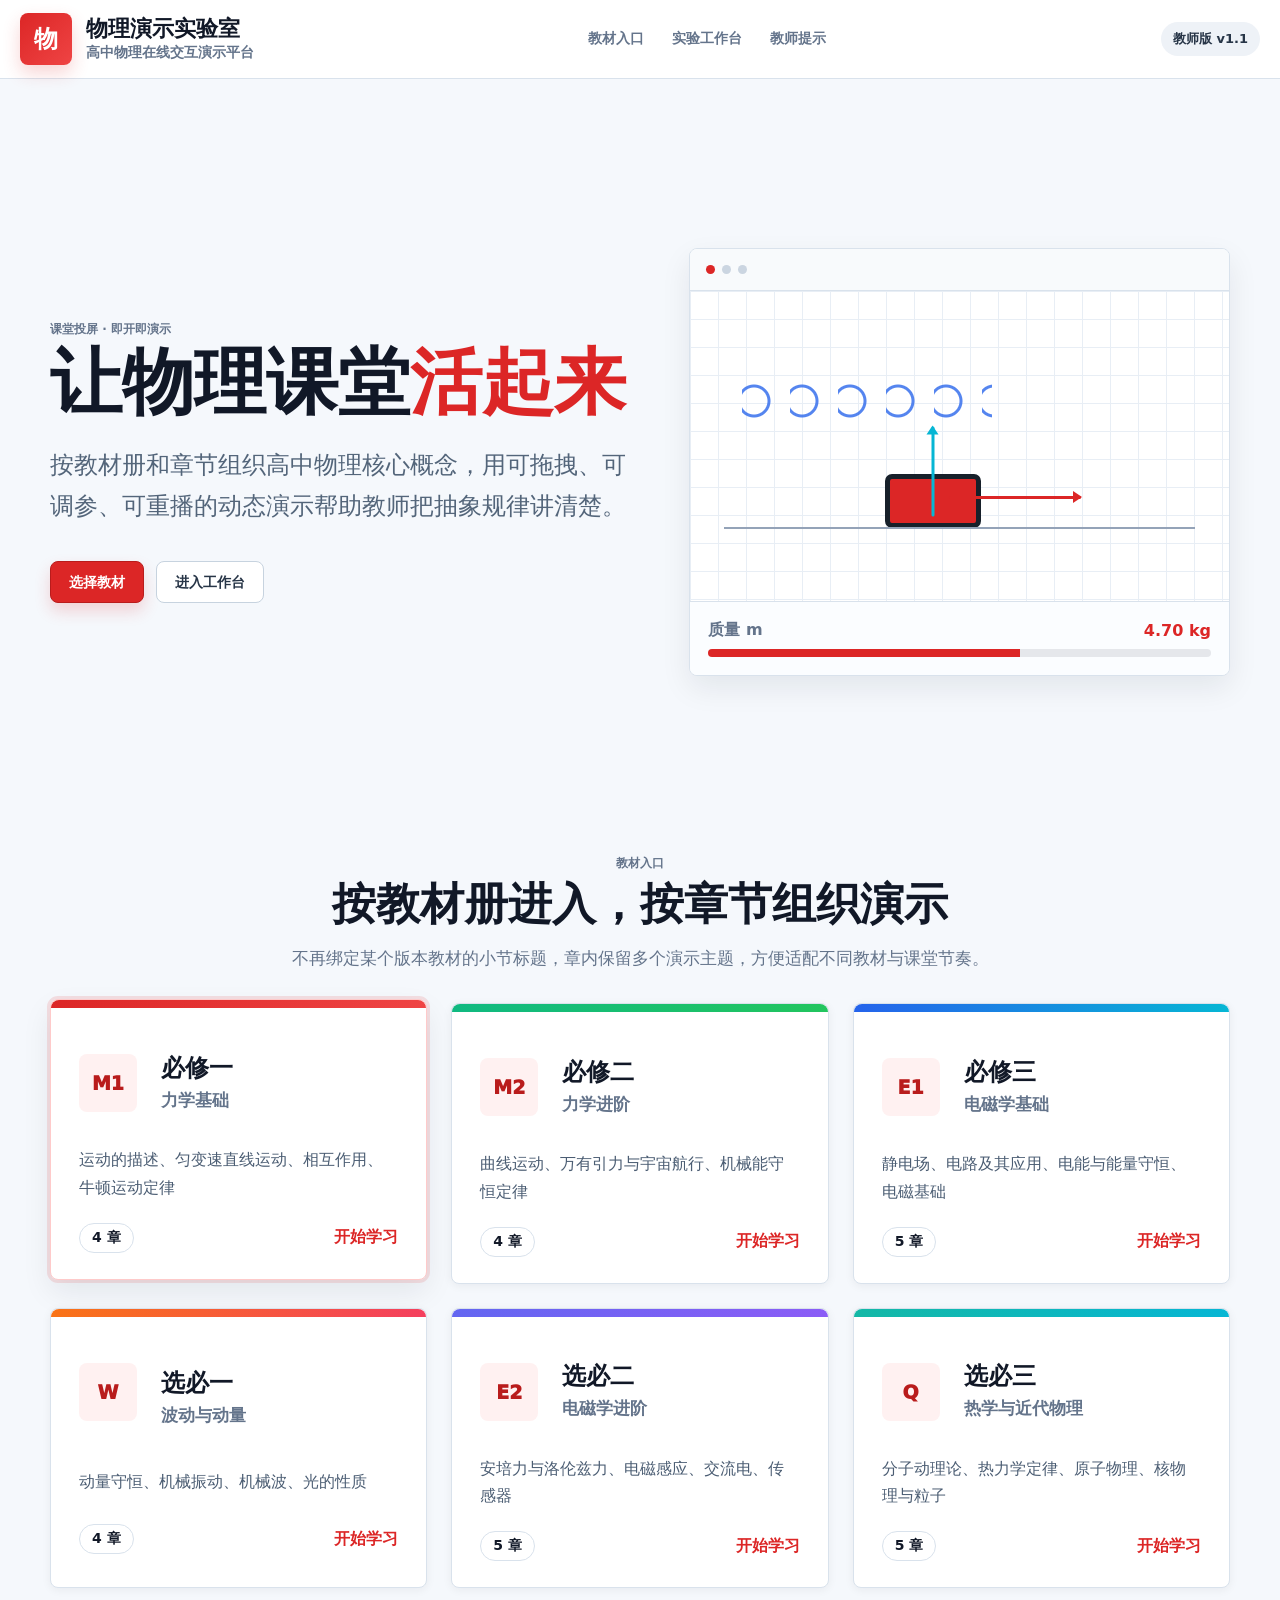
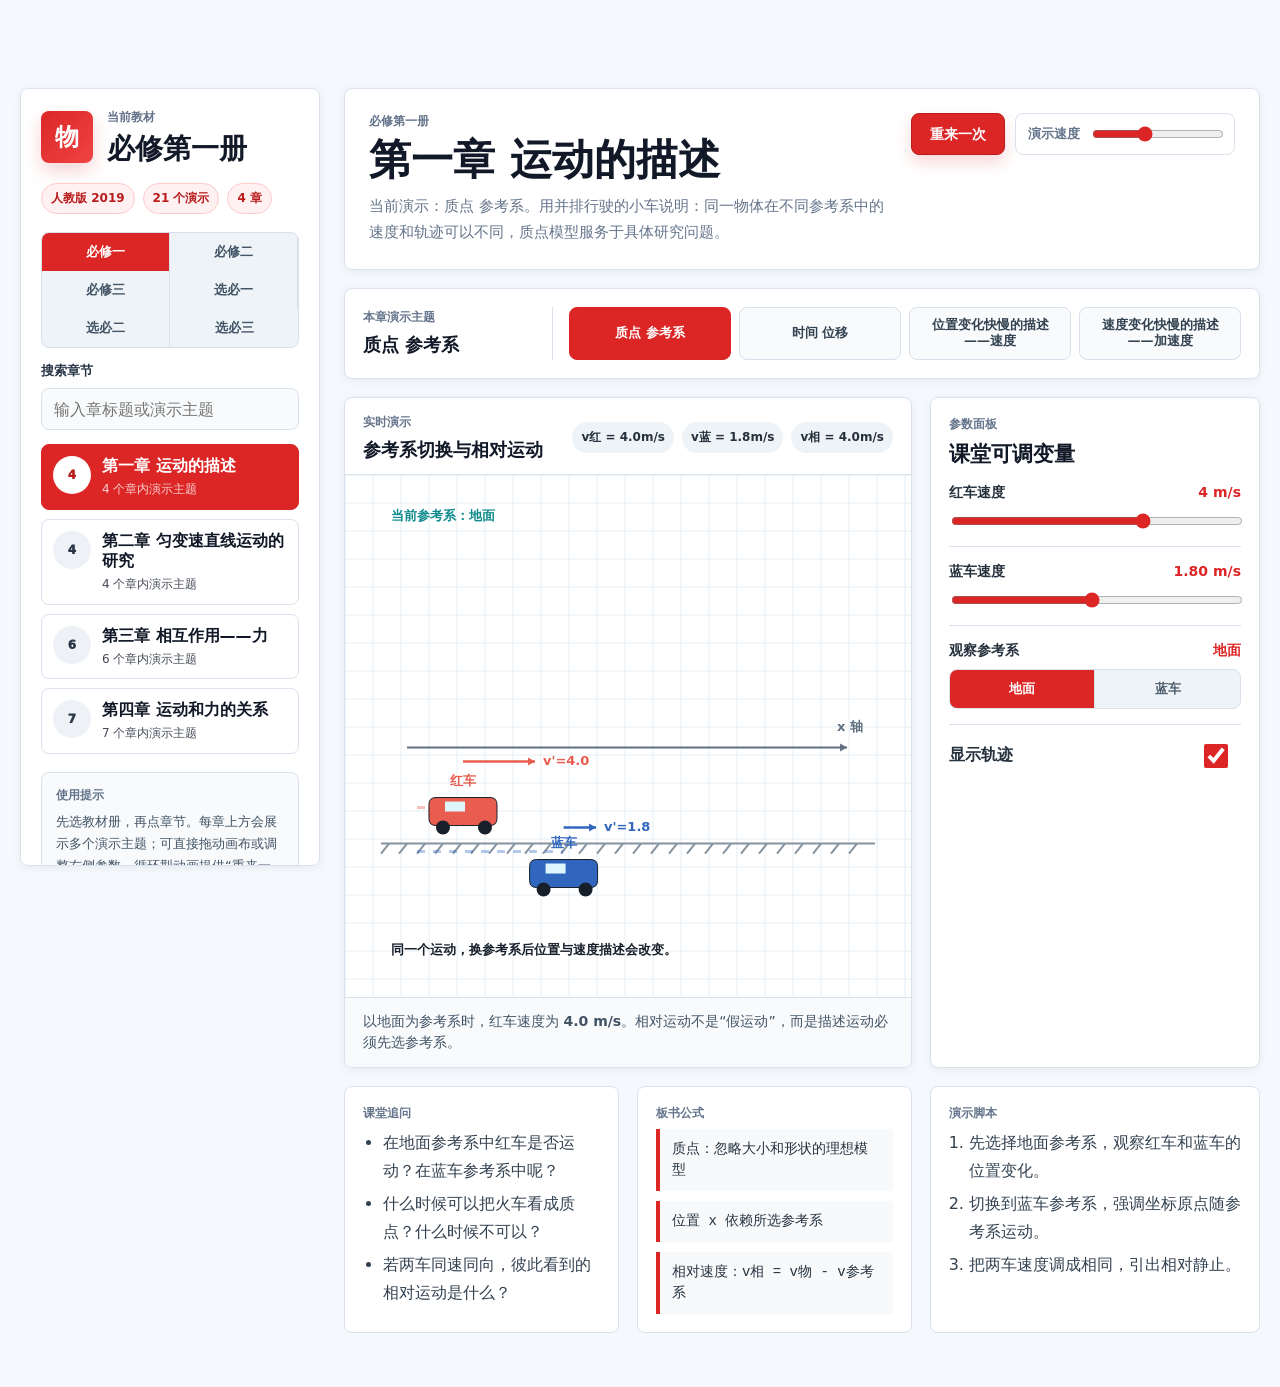
==== commit 917222d2: "Improve motion demos and stage framing" ====
--- a/mechanical-waves-lab/index.html
+++ b/mechanical-waves-lab/index.html
@@ -4,7 +4,7 @@
     <meta charset="UTF-8" />
     <meta name="viewport" content="width=device-width, initial-scale=1.0" />
     <title>物理演示实验室 | 高中物理在线交互演示平台</title>
-    <link rel="stylesheet" href="./styles.css?v=20260615-modern-redesign" />
+    <link rel="stylesheet" href="./styles.css?v=20260615-motion-qa" />
   </head>
   <body>
     <header class="site-header">
@@ -216,6 +216,6 @@
       </section>
     </main>
 
-    <script src="./app-required1.js?v=20260615-modern-redesign"></script>
+    <script src="./app-required1.js?v=20260615-motion-qa"></script>
   </body>
 </html>
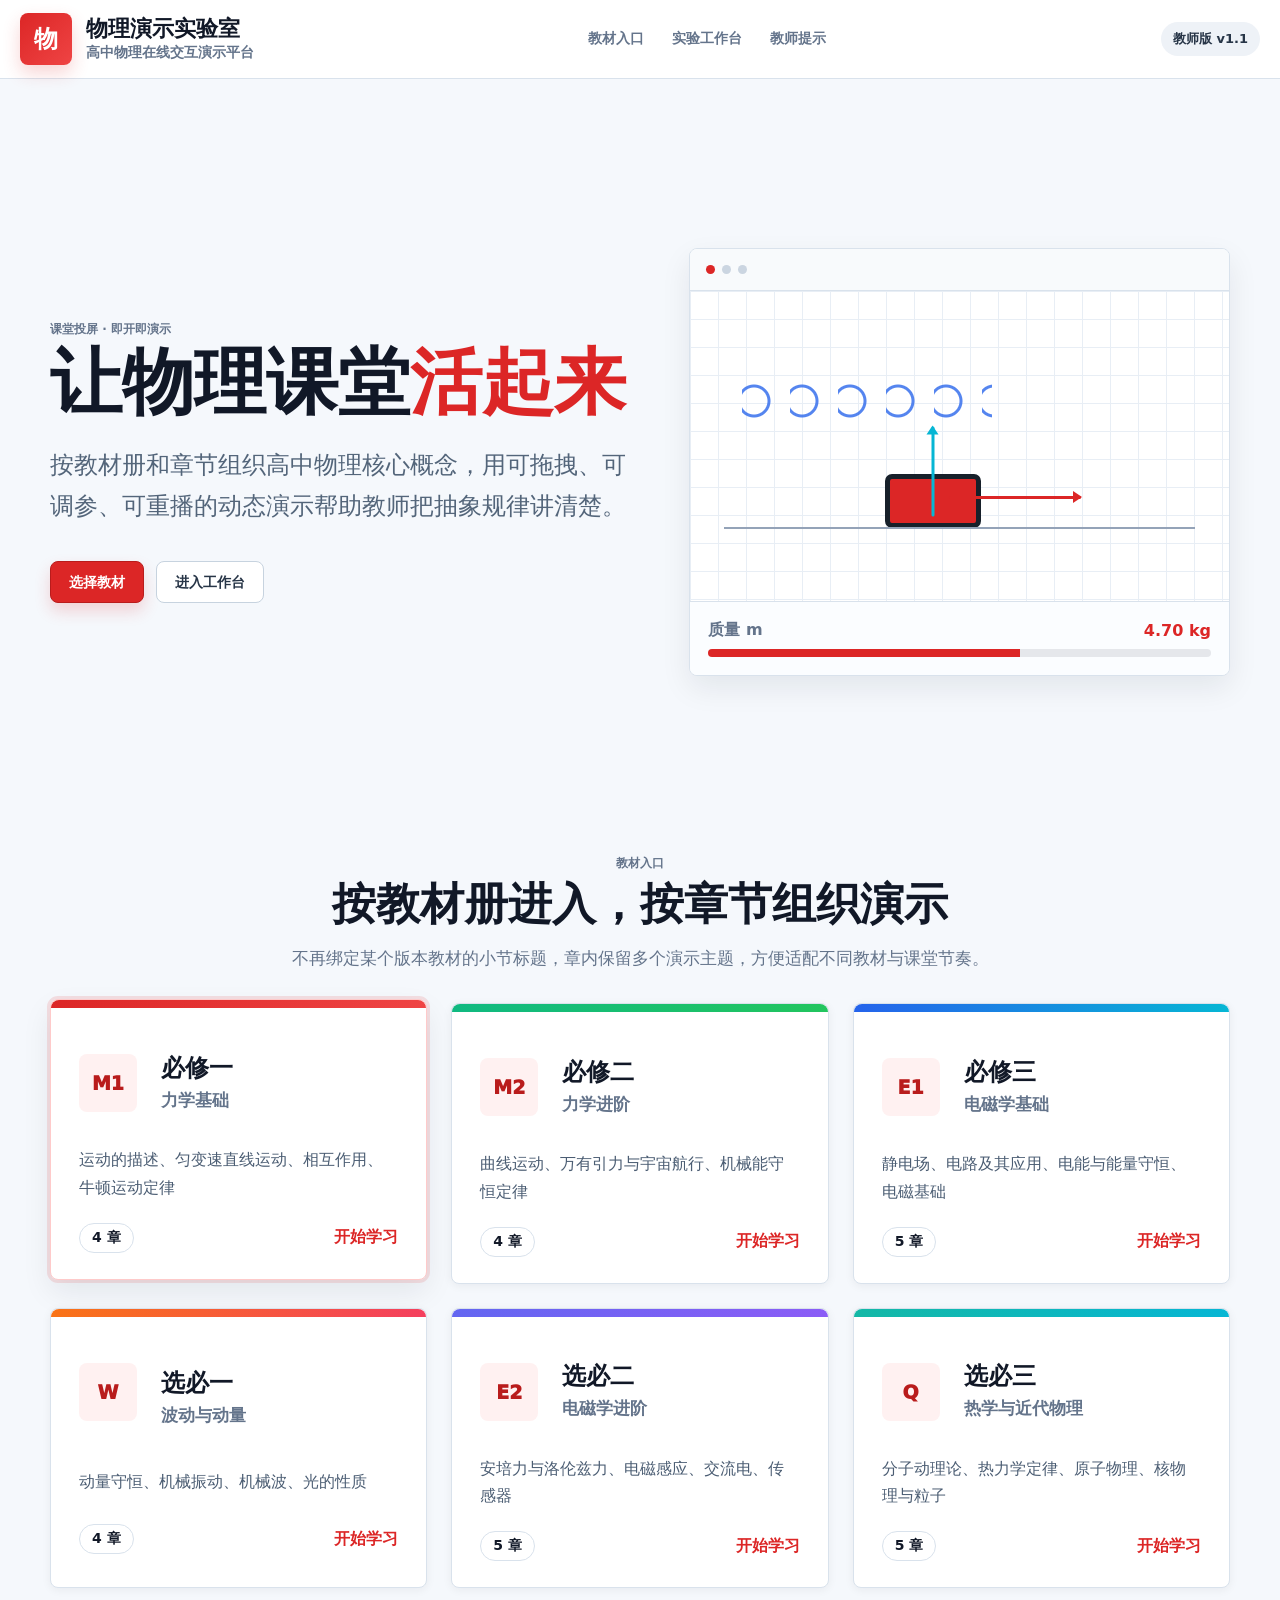
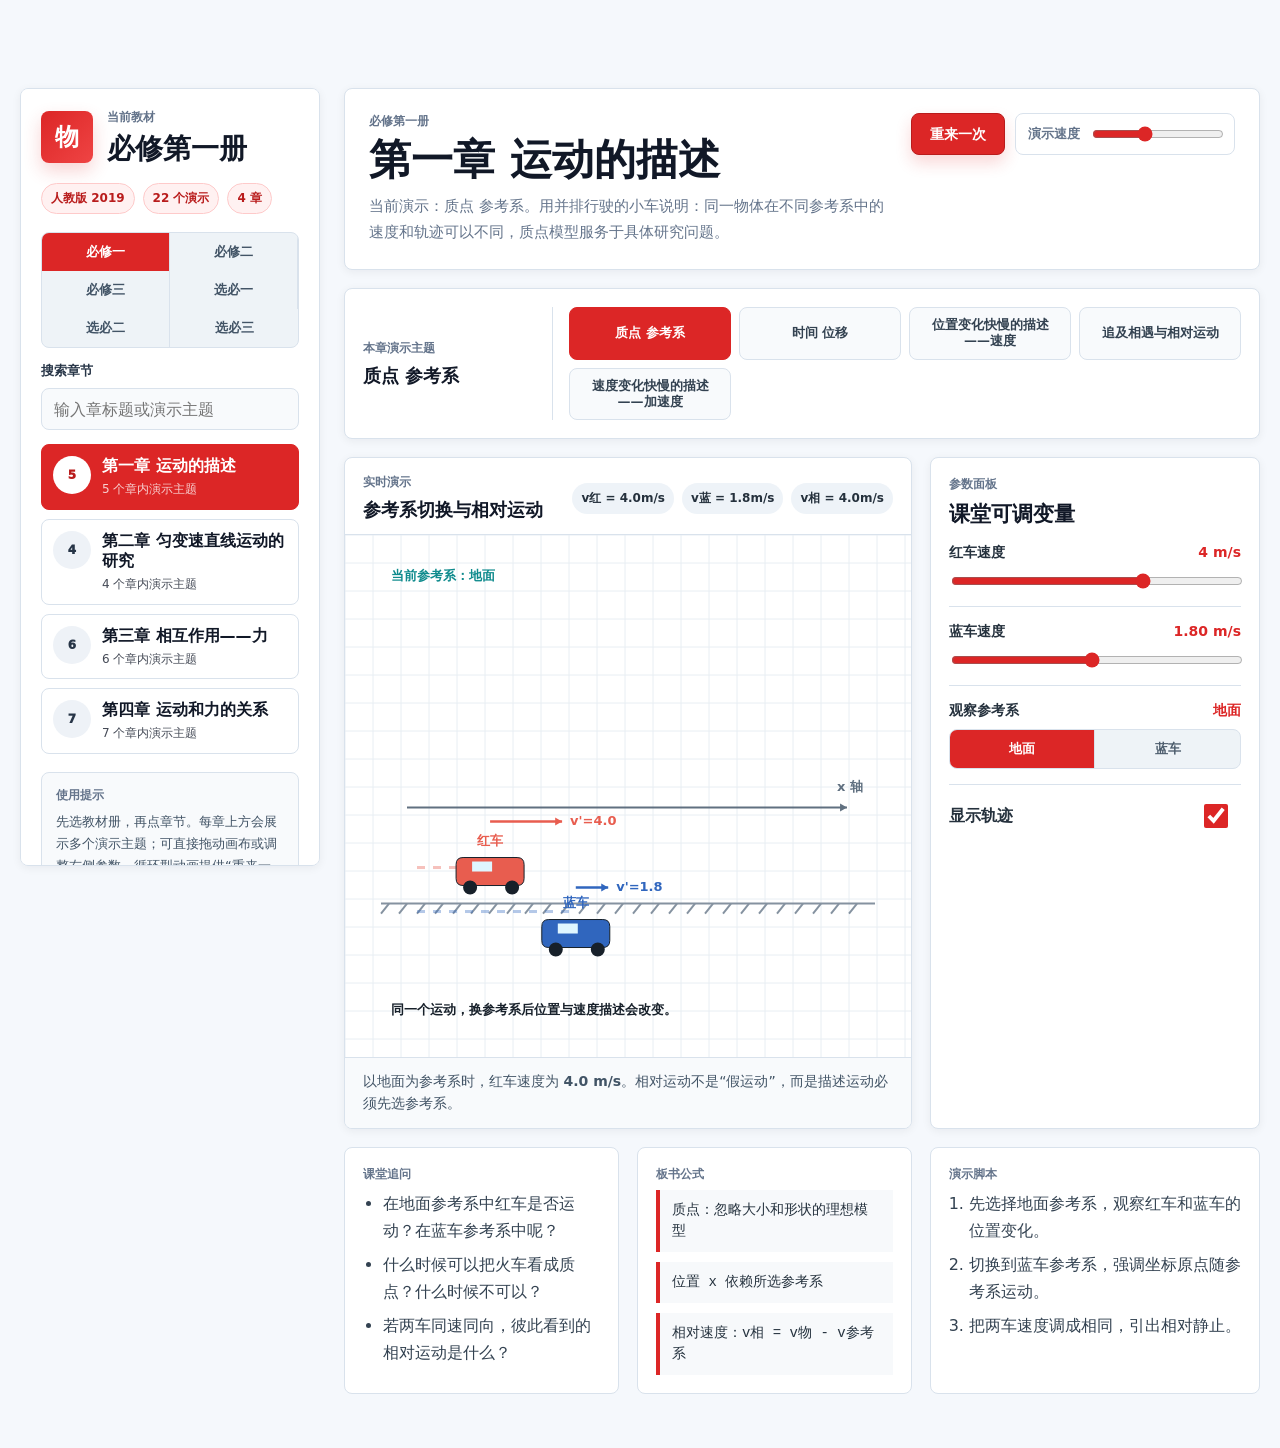
==== commit fbef7ffd: "Add competitor-inspired lab interactions" ====
--- a/mechanical-waves-lab/index.html
+++ b/mechanical-waves-lab/index.html
@@ -4,7 +4,8 @@
     <meta charset="UTF-8" />
     <meta name="viewport" content="width=device-width, initial-scale=1.0" />
     <title>物理演示实验室 | 高中物理在线交互演示平台</title>
-    <link rel="stylesheet" href="./styles.css?v=20260615-motion-qa" />
+    <link rel="icon" href="data:," />
+    <link rel="stylesheet" href="./styles.css?v=20260616-competitor-labs" />
   </head>
   <body>
     <header class="site-header">
@@ -216,6 +217,6 @@
       </section>
     </main>
 
-    <script src="./app-required1.js?v=20260615-motion-qa"></script>
+    <script src="./app-required1.js?v=20260616-competitor-labs"></script>
   </body>
 </html>
